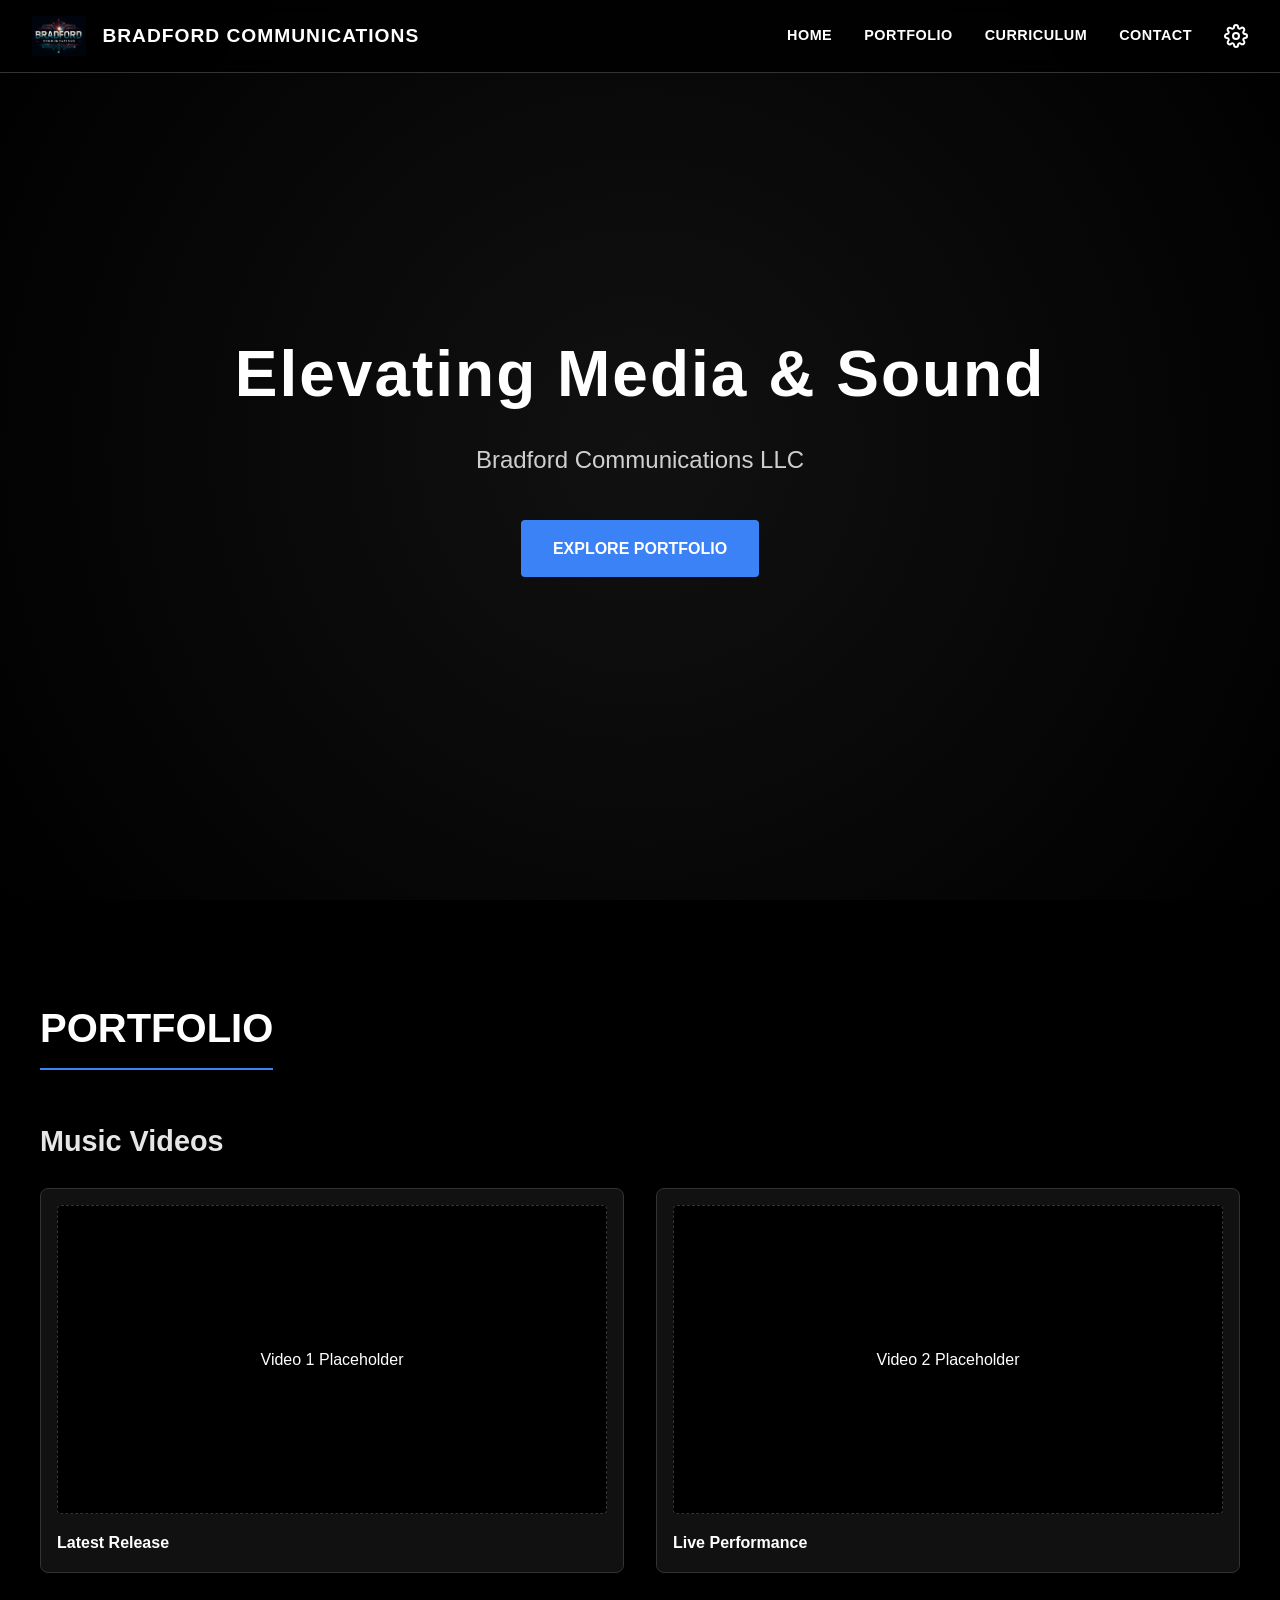
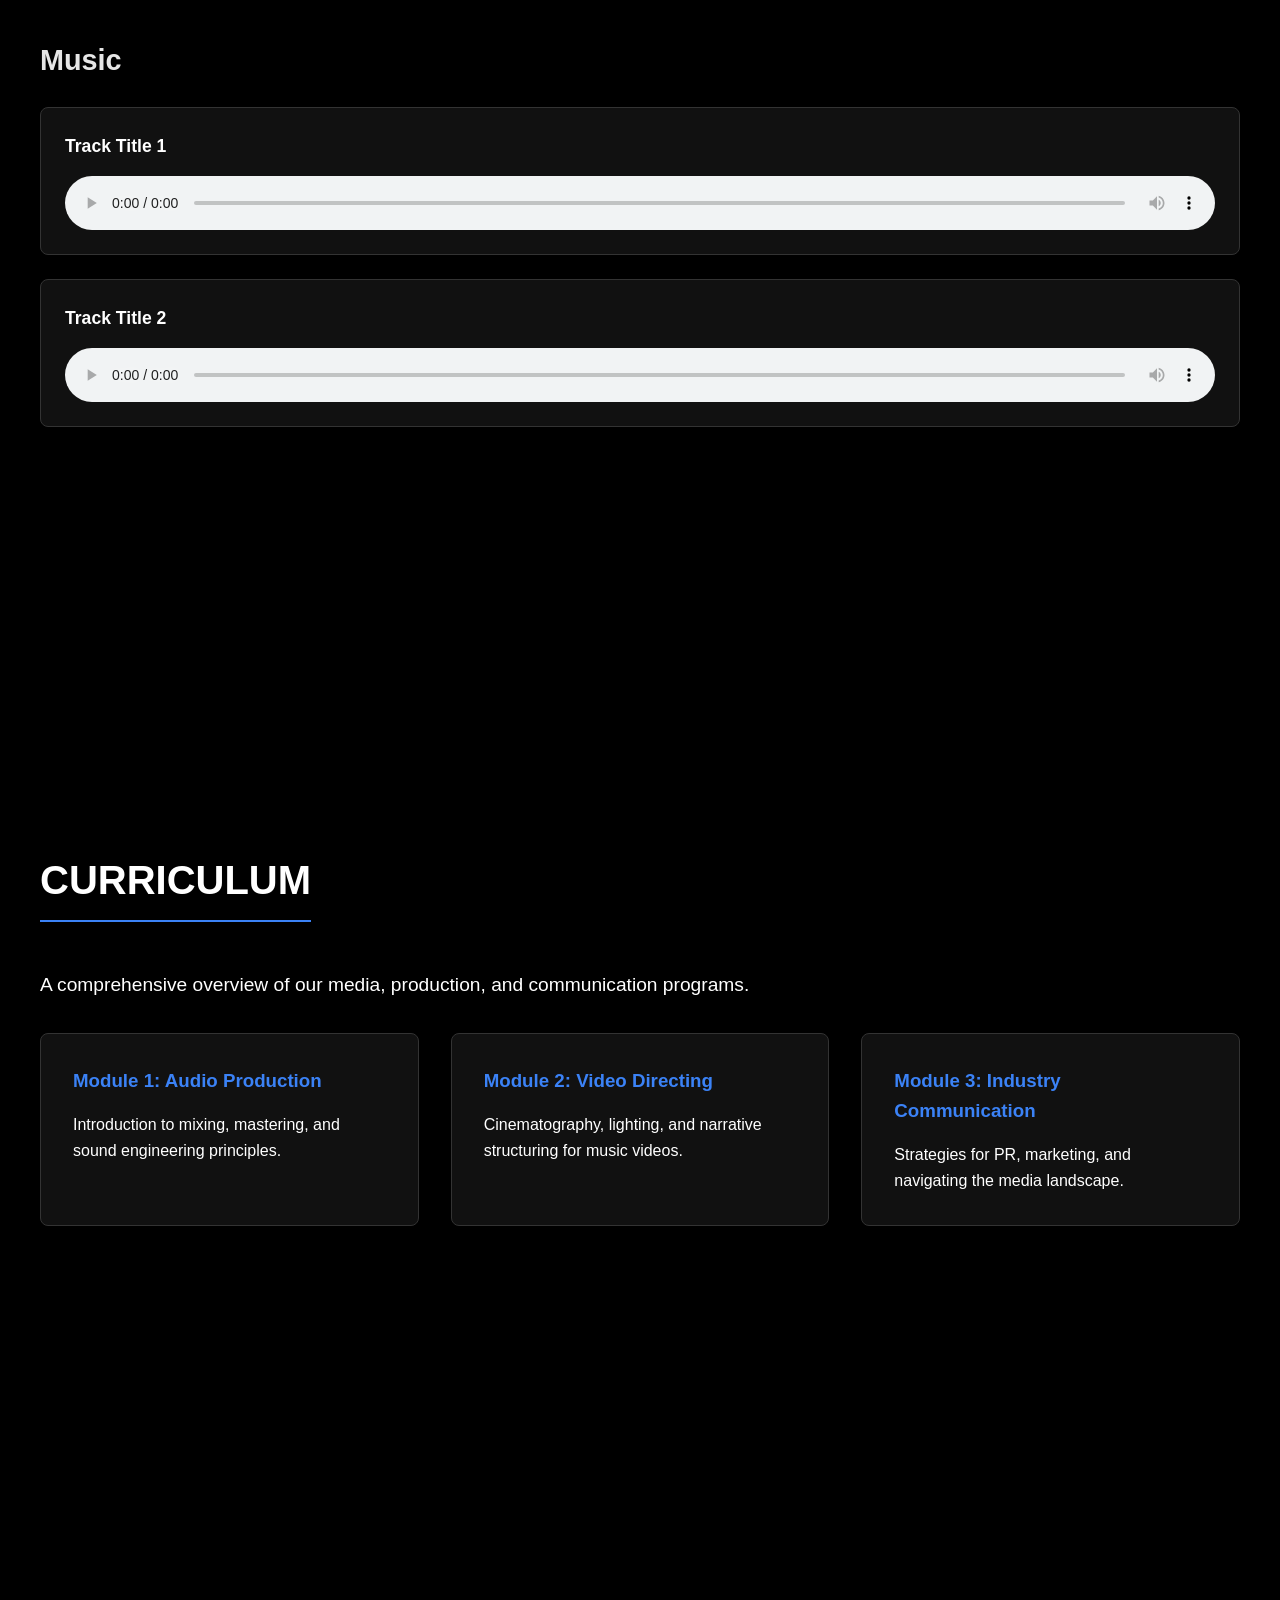
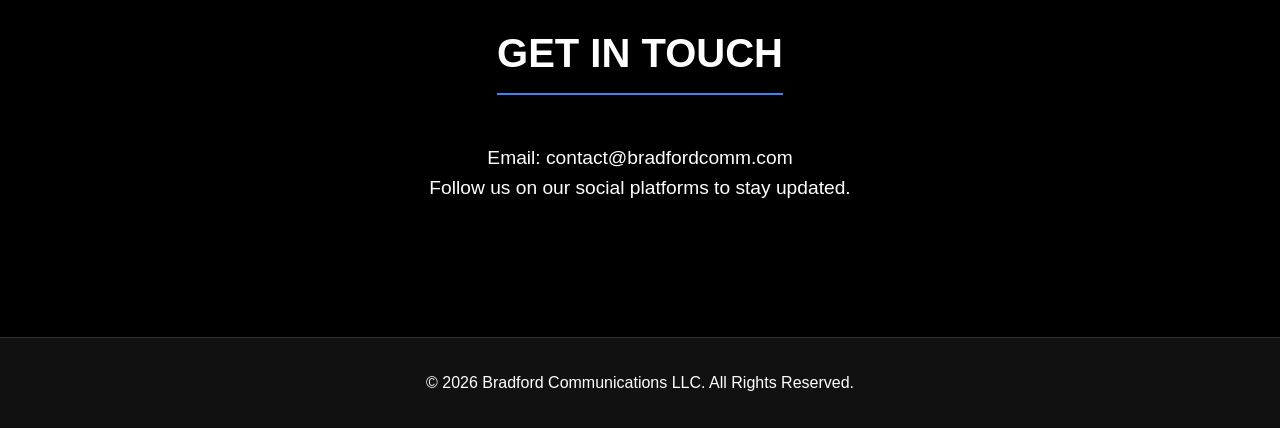
==== index.html @ 6e6a5b65 "Initial commit: Scaffold website" ====
<!DOCTYPE html>
<html lang="en">
<head>
    <meta charset="UTF-8">
    <meta name="viewport" content="width=device-width, initial-scale=1.0">
    <title>Bradford Communications LLC</title>
    <link rel="stylesheet" href="style.css">
</head>
<body>
    <header class="site-header">
        <div class="logo-container">
            <!-- Replace src with actual logo file path once added to assets -->
            <img src="assets/logo.png" alt="Bradford Communications Logo" class="logo" id="site-logo">
            <span class="logo-text">BRADFORD COMMUNICATIONS</span>
        </div>
        <nav class="main-nav">
            <a href="#hero">Home</a>
            <a href="#portfolio">Portfolio</a>
            <a href="#curriculum">Curriculum</a>
            <a href="#contact">Contact</a>
            
            <!-- Settings Gear Icon for Theme Toggle -->
            <button id="theme-toggle" class="theme-toggle-btn" aria-label="Toggle Light/Dark Mode">
                <svg xmlns="http://www.w3.org/2000/svg" width="24" height="24" viewBox="0 0 24 24" fill="none" stroke="currentColor" stroke-width="2" stroke-linecap="round" stroke-linejoin="round" class="feather feather-settings">
                    <circle cx="12" cy="12" r="3"></circle>
                    <path d="M19.4 15a1.65 1.65 0 0 0 .33 1.82l.06.06a2 2 0 0 1 0 2.83 2 2 0 0 1-2.83 0l-.06-.06a1.65 1.65 0 0 0-1.82-.33 1.65 1.65 0 0 0-1 1.51V21a2 2 0 0 1-2 2 2 2 0 0 1-2-2v-.09A1.65 1.65 0 0 0 9 19.4a1.65 1.65 0 0 0-1.82.33l-.06.06a2 2 0 0 1-2.83 0 2 2 0 0 1 0-2.83l.06-.06a1.65 1.65 0 0 0 .33-1.82 1.65 1.65 0 0 0-1.51-1H3a2 2 0 0 1-2-2 2 2 0 0 1 2-2h.09A1.65 1.65 0 0 0 4.6 9a1.65 1.65 0 0 0-.33-1.82l-.06-.06a2 2 0 0 1 0-2.83 2 2 0 0 1 2.83 0l.06.06a1.65 1.65 0 0 0 1.82.33H9a1.65 1.65 0 0 0 1-1.51V3a2 2 0 0 1 2-2 2 2 0 0 1 2 2v.09a1.65 1.65 0 0 0 1 1.51 1.65 1.65 0 0 0 1.82-.33l.06-.06a2 2 0 0 1 2.83 0 2 2 0 0 1 0 2.83l-.06.06a1.65 1.65 0 0 0-.33 1.82V9a1.65 1.65 0 0 0 1.51 1H21a2 2 0 0 1 2 2 2 2 0 0 1-2 2h-.09a1.65 1.65 0 0 0-1.51 1z"></path>
                </svg>
            </button>
        </nav>
    </header>

    <main>
        <!-- Hero Section -->
        <section id="hero" class="hero-section">
            <div class="hero-content">
                <h1 class="hero-title">Elevating Media & Sound</h1>
                <p class="hero-subtitle">Bradford Communications LLC</p>
                <a href="#portfolio" class="cta-button">Explore Portfolio</a>
            </div>
        </section>

        <!-- Portfolio Section -->
        <section id="portfolio" class="portfolio-section">
            <div class="section-container">
                <h2 class="section-title">Portfolio</h2>
                
                <div class="portfolio-grid">
                    <!-- Music Videos -->
                    <div class="portfolio-category">
                        <h3 class="category-title">Music Videos</h3>
                        <div class="video-grid">
                            <div class="media-card">
                                <div class="media-placeholder video-placeholder">
                                    <span>Video 1 Placeholder</span>
                                </div>
                                <h4>Latest Release</h4>
                            </div>
                            <div class="media-card">
                                <div class="media-placeholder video-placeholder">
                                    <span>Video 2 Placeholder</span>
                                </div>
                                <h4>Live Performance</h4>
                            </div>
                        </div>
                    </div>

                    <!-- Music / Audio -->
                    <div class="portfolio-category">
                        <h3 class="category-title">Music</h3>
                        <div class="audio-list">
                            <div class="audio-track">
                                <div class="track-info">
                                    <span class="track-name">Track Title 1</span>
                                </div>
                                <audio controls>
                                    <!-- <source src="assets/audio1.mp3" type="audio/mpeg"> -->
                                    Your browser does not support the audio element.
                                </audio>
                            </div>
                            <div class="audio-track">
                                <div class="track-info">
                                    <span class="track-name">Track Title 2</span>
                                </div>
                                <audio controls>
                                    <!-- <source src="assets/audio2.mp3" type="audio/mpeg"> -->
                                    Your browser does not support the audio element.
                                </audio>
                            </div>
                        </div>
                    </div>
                </div>
            </div>
        </section>

        <!-- Curriculum Section -->
        <section id="curriculum" class="curriculum-section">
            <div class="section-container">
                <h2 class="section-title">Curriculum</h2>
                <div class="curriculum-content">
                    <p class="curriculum-intro">
                        A comprehensive overview of our media, production, and communication programs.
                    </p>
                    <div class="module-list">
                        <div class="module-card">
                            <h3>Module 1: Audio Production</h3>
                            <p>Introduction to mixing, mastering, and sound engineering principles.</p>
                        </div>
                        <div class="module-card">
                            <h3>Module 2: Video Directing</h3>
                            <p>Cinematography, lighting, and narrative structuring for music videos.</p>
                        </div>
                        <div class="module-card">
                            <h3>Module 3: Industry Communication</h3>
                            <p>Strategies for PR, marketing, and navigating the media landscape.</p>
                        </div>
                    </div>
                </div>
            </div>
        </section>

        <!-- Contact Section -->
        <section id="contact" class="contact-section">
            <div class="section-container">
                <h2 class="section-title">Get In Touch</h2>
                <div class="contact-info">
                    <p>Email: contact@bradfordcomm.com</p>
                    <p>Follow us on our social platforms to stay updated.</p>
                </div>
            </div>
        </section>
    </main>

    <footer class="site-footer">
        <p>&copy; 2026 Bradford Communications LLC. All Rights Reserved.</p>
    </footer>

    <script src="script.js"></script>
</body>
</html>
---- style.css ----
/* Base Variables & Theme (Dark by Default) */
:root {
    --bg-color: #000000;
    --text-color: #ffffff;
    --primary-color: #3b82f6;
    --nav-bg: rgba(0, 0, 0, 0.8);
    --card-bg: #111111;
    --border-color: #333333;
    --transition-speed: 0.3s;
}

/* Light Theme Overrides */
body.light-mode {
    --bg-color: #ffffff;
    --text-color: #000000;
    --nav-bg: rgba(255, 255, 255, 0.9);
    --card-bg: #f5f5f5;
    --border-color: #e5e5e5;
}

/* Global Reset & Base Styles */
* {
    margin: 0;
    padding: 0;
    box-sizing: border-box;
}

body {
    font-family: Arial, Helvetica, sans-serif;
    background-color: var(--bg-color);
    color: var(--text-color);
    line-height: 1.6;
    transition: background-color var(--transition-speed), color var(--transition-speed);
}

a {
    color: var(--text-color);
    text-decoration: none;
    transition: color 0.2s;
}

a:hover {
    color: var(--primary-color);
}

/* Header & Navigation */
.site-header {
    position: fixed;
    top: 0;
    width: 100%;
    display: flex;
    justify-content: space-between;
    align-items: center;
    padding: 1rem 2rem;
    background-color: var(--nav-bg);
    backdrop-filter: blur(10px);
    z-index: 1000;
    border-bottom: 1px solid var(--border-color);
}

.logo-container {
    display: flex;
    align-items: center;
    gap: 1rem;
}

.logo {
    height: 40px;
    width: auto;
}

.logo-text {
    font-weight: bold;
    font-size: 1.2rem;
    letter-spacing: 1px;
}

.main-nav {
    display: flex;
    align-items: center;
    gap: 2rem;
}

.main-nav a {
    font-size: 0.9rem;
    font-weight: bold;
    text-transform: uppercase;
    letter-spacing: 0.5px;
}

.theme-toggle-btn {
    background: none;
    border: none;
    color: var(--text-color);
    cursor: pointer;
    display: flex;
    align-items: center;
    justify-content: center;
    transition: transform 0.3s;
}

.theme-toggle-btn:hover {
    transform: rotate(90deg);
}

/* Sections */
section {
    padding: 6rem 2rem;
    min-height: 100vh;
    display: flex;
    flex-direction: column;
    justify-content: center;
}

.section-container {
    max-width: 1200px;
    margin: 0 auto;
    width: 100%;
}

.section-title {
    font-size: 2.5rem;
    margin-bottom: 3rem;
    text-transform: uppercase;
    border-bottom: 2px solid var(--primary-color);
    display: inline-block;
    padding-bottom: 0.5rem;
}

/* Hero Section */
.hero-section {
    align-items: center;
    text-align: center;
    background: radial-gradient(circle at center, var(--card-bg) 0%, var(--bg-color) 100%);
}

.hero-title {
    font-size: 4rem;
    margin-bottom: 1rem;
    letter-spacing: 2px;
}

.hero-subtitle {
    font-size: 1.5rem;
    margin-bottom: 2.5rem;
    opacity: 0.8;
}

.cta-button {
    display: inline-block;
    padding: 1rem 2rem;
    background-color: var(--primary-color);
    color: #ffffff; /* Always white text on primary button */
    font-weight: bold;
    border-radius: 4px;
    text-transform: uppercase;
    transition: background-color 0.2s, transform 0.2s;
}

.cta-button:hover {
    background-color: #2563eb;
    transform: translateY(-2px);
    color: #ffffff;
}

/* Portfolio Section */
.portfolio-category {
    margin-bottom: 4rem;
}

.category-title {
    font-size: 1.8rem;
    margin-bottom: 1.5rem;
    opacity: 0.9;
}

.video-grid {
    display: grid;
    grid-template-columns: repeat(auto-fit, minmax(300px, 1fr));
    gap: 2rem;
}

.media-card {
    background-color: var(--card-bg);
    border: 1px solid var(--border-color);
    border-radius: 8px;
    padding: 1rem;
    transition: transform 0.3s;
}

.media-card:hover {
    transform: translateY(-5px);
}

.media-placeholder {
    width: 100%;
    aspect-ratio: 16 / 9;
    background-color: var(--bg-color);
    display: flex;
    align-items: center;
    justify-content: center;
    border-radius: 4px;
    margin-bottom: 1rem;
    border: 1px dashed var(--border-color);
}

.audio-list {
    display: flex;
    flex-direction: column;
    gap: 1.5rem;
}

.audio-track {
    background-color: var(--card-bg);
    padding: 1.5rem;
    border-radius: 8px;
    border: 1px solid var(--border-color);
    display: flex;
    flex-direction: column;
    gap: 1rem;
}

.track-name {
    font-weight: bold;
    font-size: 1.1rem;
}

/* Audio Player Dark Mode Fallback Styling */
audio {
    width: 100%;
    outline: none;
}

/* Curriculum Section */
.curriculum-intro {
    font-size: 1.2rem;
    margin-bottom: 2rem;
    max-width: 800px;
}

.module-list {
    display: grid;
    grid-template-columns: repeat(auto-fit, minmax(250px, 1fr));
    gap: 2rem;
}

.module-card {
    background-color: var(--card-bg);
    padding: 2rem;
    border-radius: 8px;
    border: 1px solid var(--border-color);
    transition: box-shadow 0.3s;
}

.module-card:hover {
    box-shadow: 0 10px 20px rgba(0,0,0,0.2);
}

.module-card h3 {
    margin-bottom: 1rem;
    color: var(--primary-color);
}

/* Contact / Footer */
.contact-section {
    min-height: 50vh;
    text-align: center;
}

.contact-info {
    font-size: 1.2rem;
}

.site-footer {
    text-align: center;
    padding: 2rem;
    background-color: var(--card-bg);
    border-top: 1px solid var(--border-color);
}

/* Responsive */
@media (max-width: 768px) {
    .main-nav {
        display: none; /* In a real app, add a hamburger menu here */
    }
    .hero-title {
        font-size: 2.5rem;
    }
    .logo-text {
        display: none;
    }
}
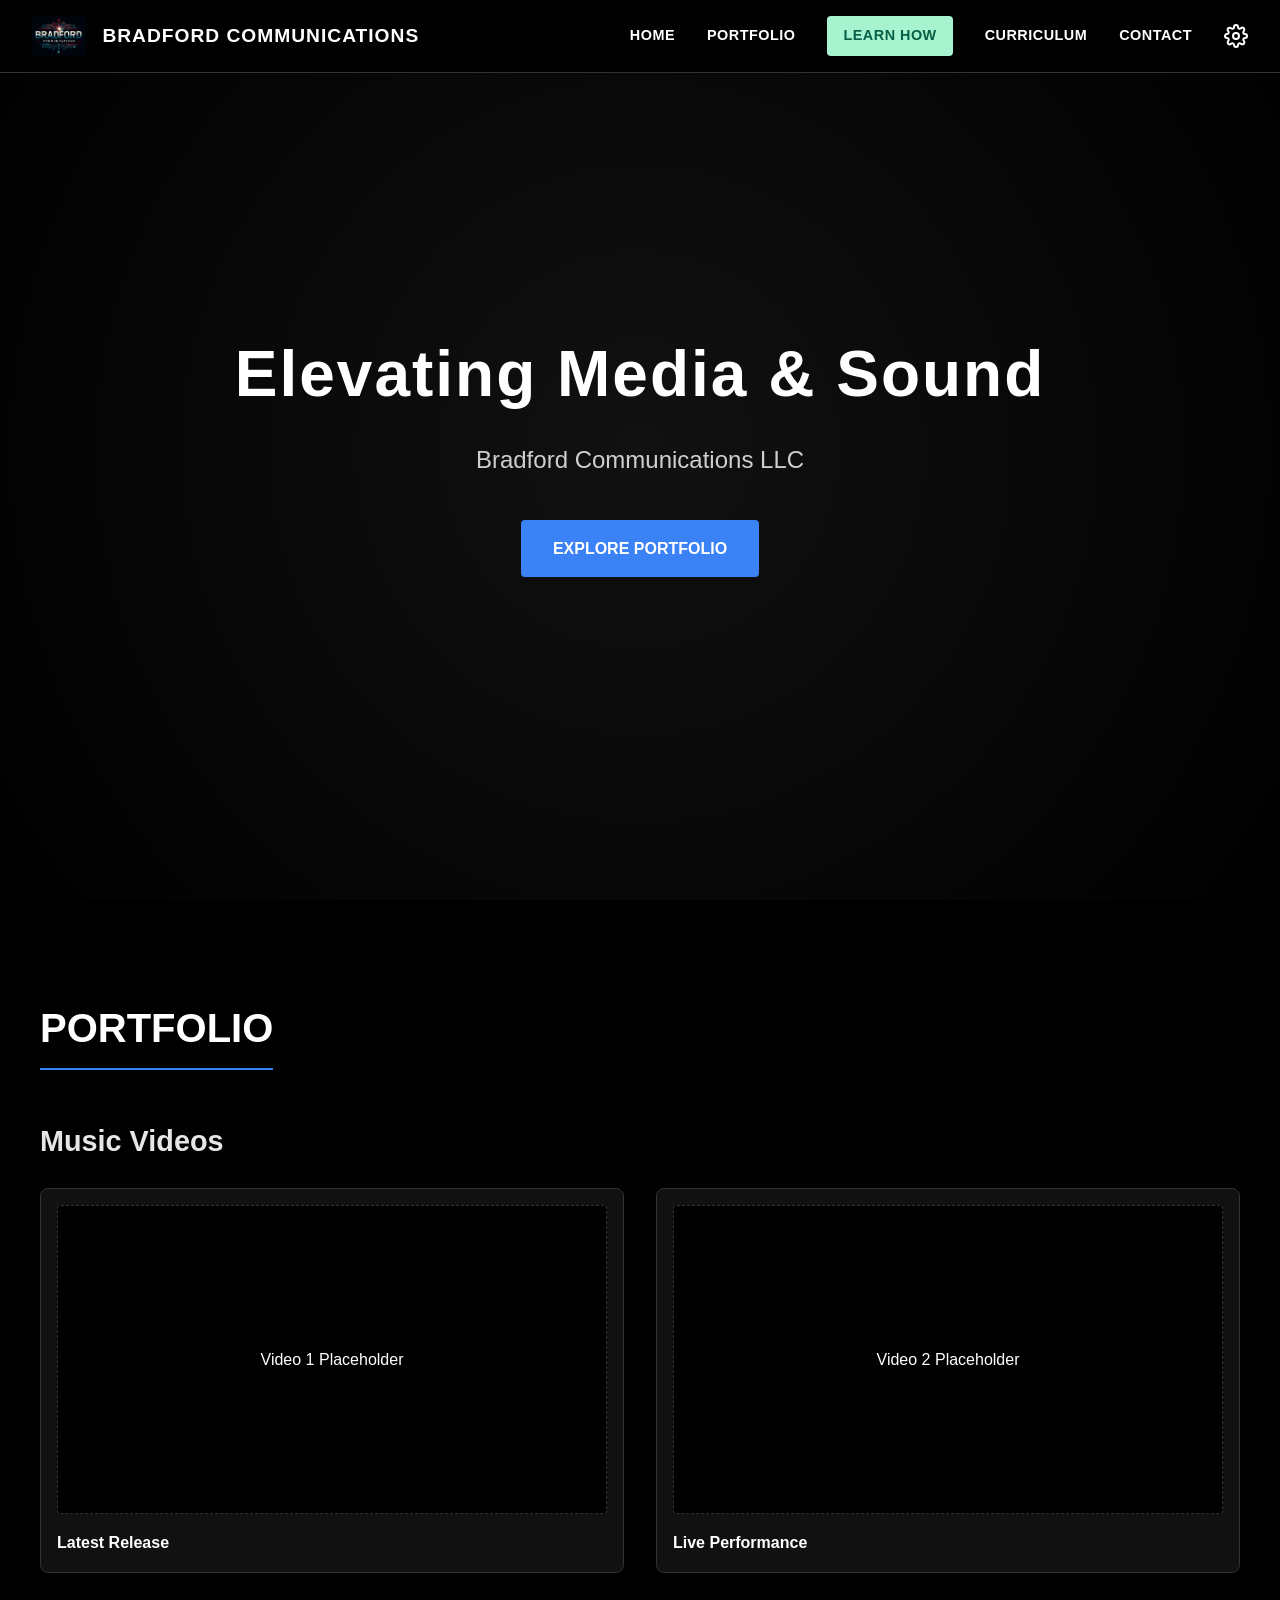
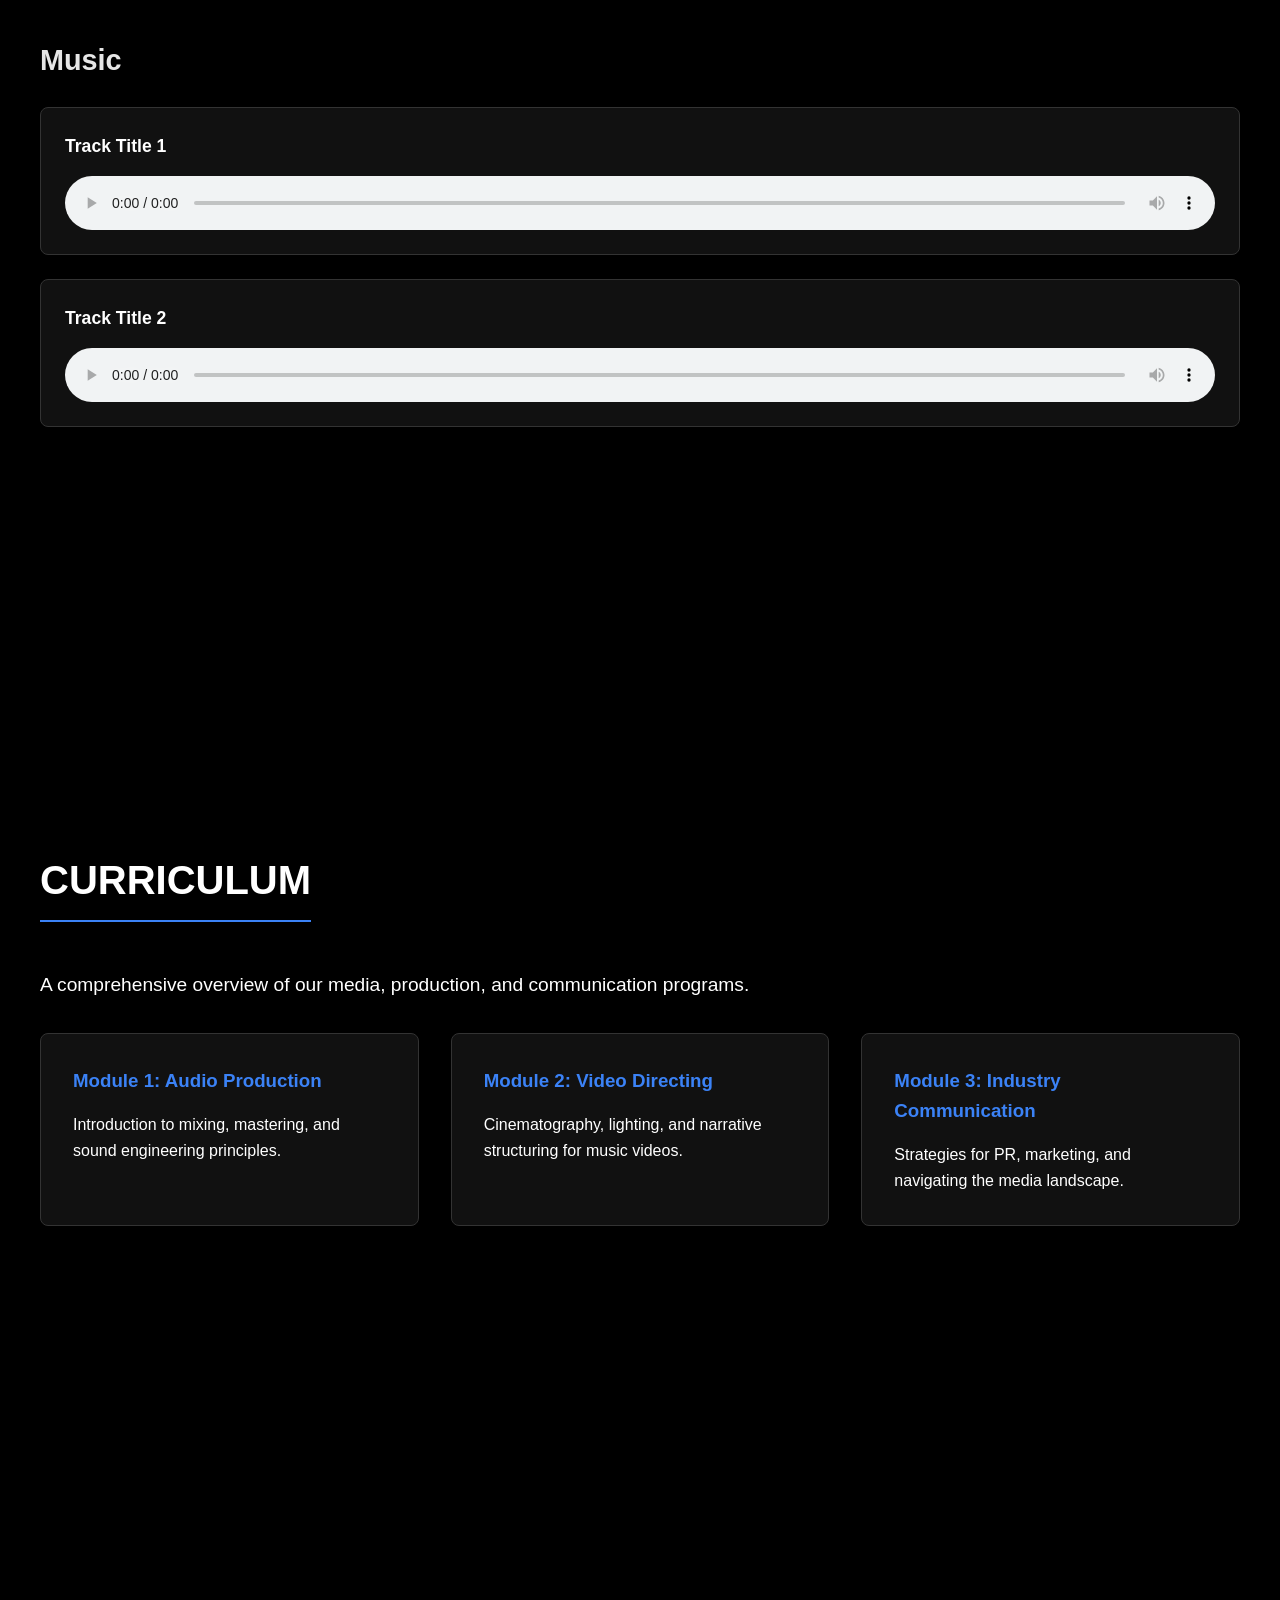
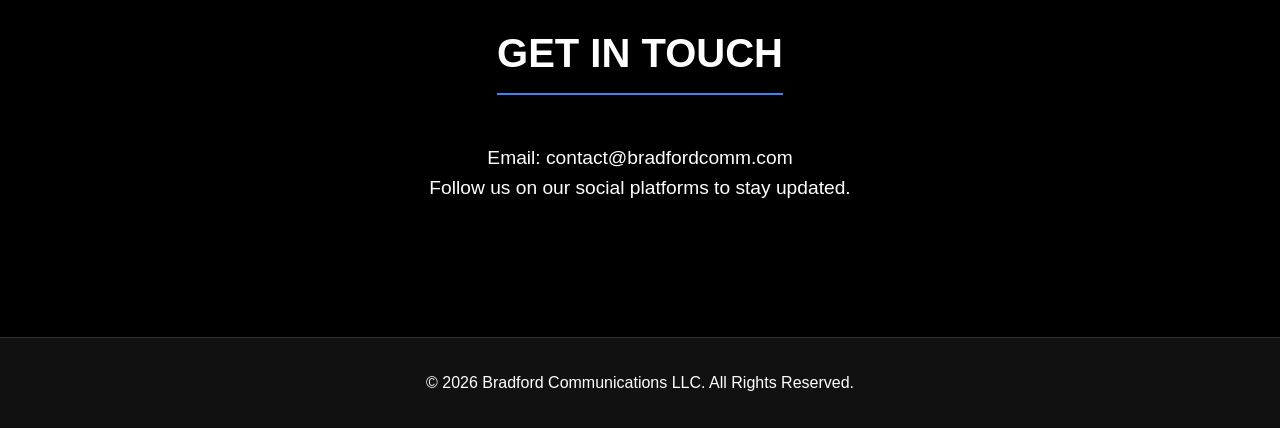
==== commit 601e082d: "Add Learn How button to navigation" ====
--- a/index.html
+++ b/index.html
@@ -16,6 +16,7 @@
         <nav class="main-nav">
             <a href="#hero">Home</a>
             <a href="#portfolio">Portfolio</a>
+            <a href="#learn-how" class="nav-btn-green">Learn How</a>
             <a href="#curriculum">Curriculum</a>
             <a href="#contact">Contact</a>
             
--- a/style.css
+++ b/style.css
@@ -86,6 +86,20 @@
     font-weight: bold;
     text-transform: uppercase;
     letter-spacing: 0.5px;
+}
+
+.main-nav a.nav-btn-green {
+    background-color: #a7f3d0; /* Light green */
+    color: #065f46; /* Dark green for contrast */
+    padding: 0.5rem 1rem;
+    border-radius: 4px;
+    transition: background-color 0.2s, transform 0.2s;
+}
+
+.main-nav a.nav-btn-green:hover {
+    background-color: #6ee7b7;
+    color: #064e3b;
+    transform: translateY(-2px);
 }
 
 .theme-toggle-btn {
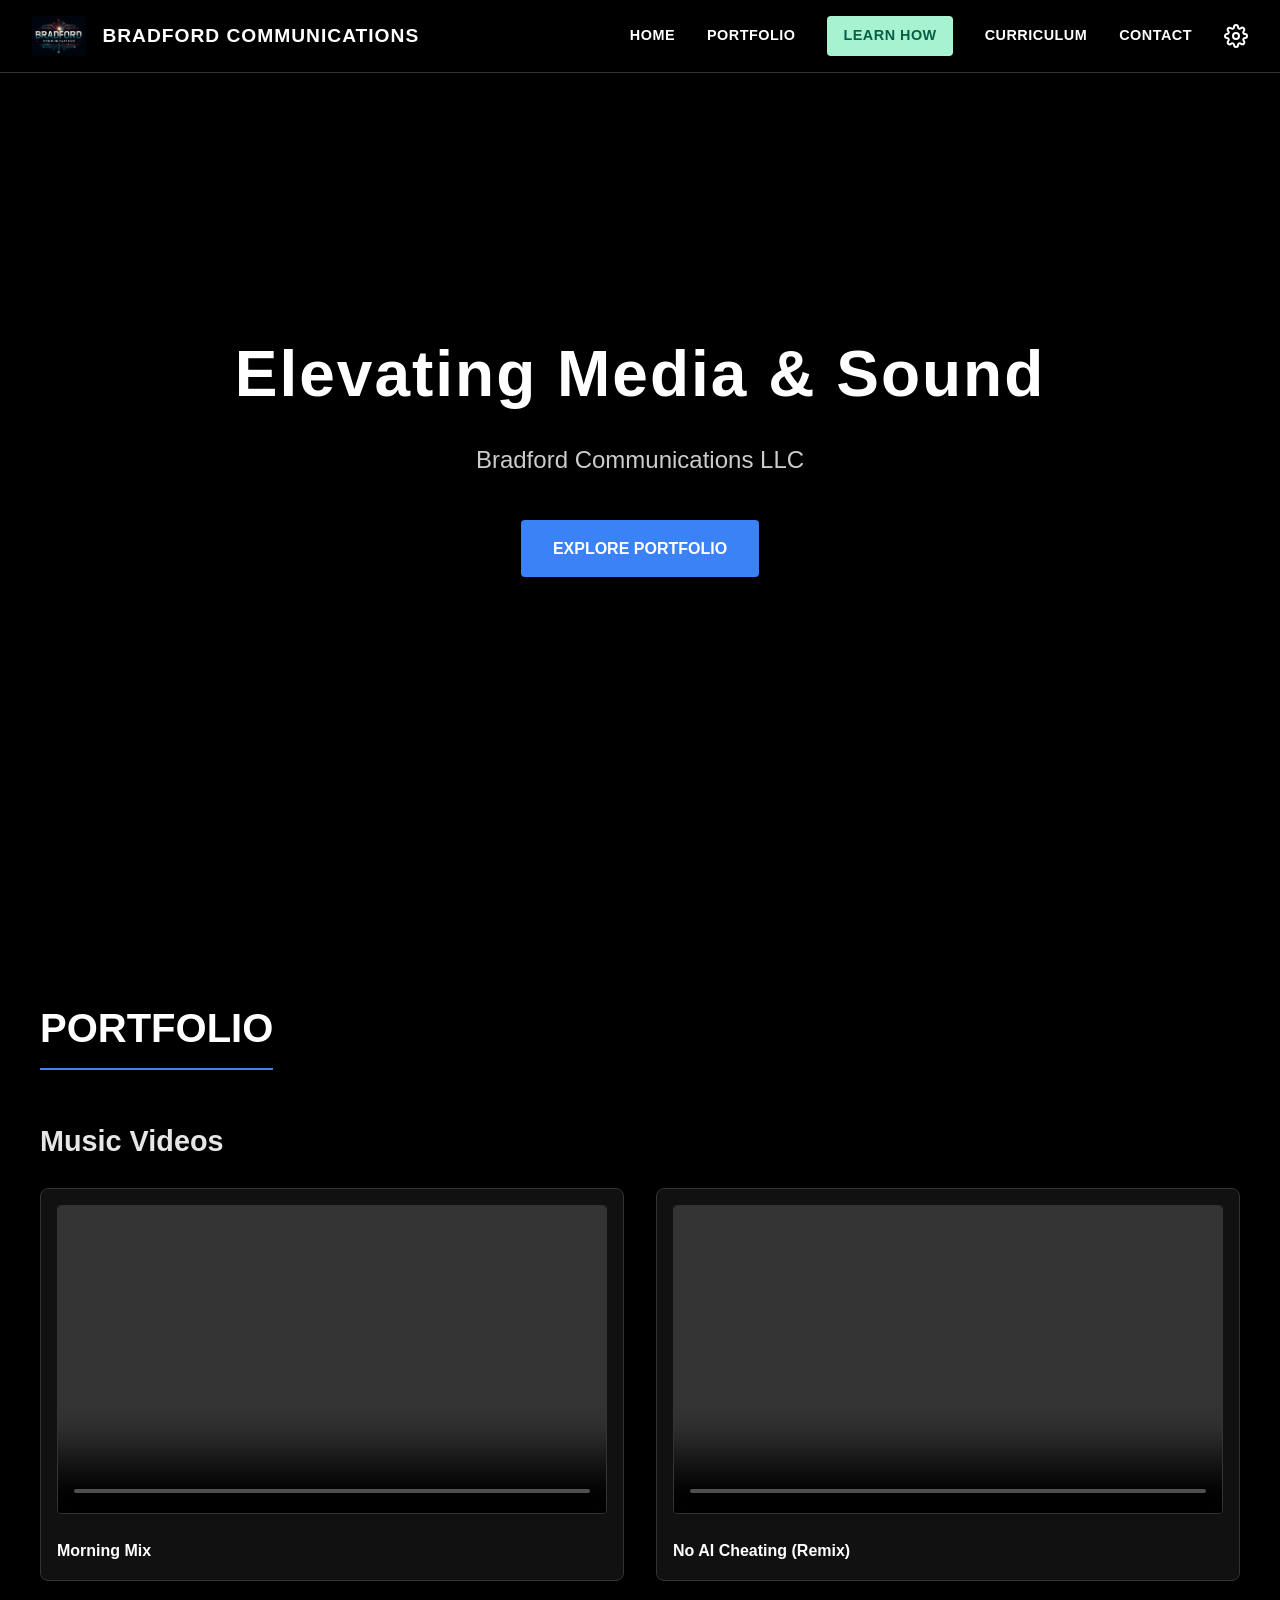
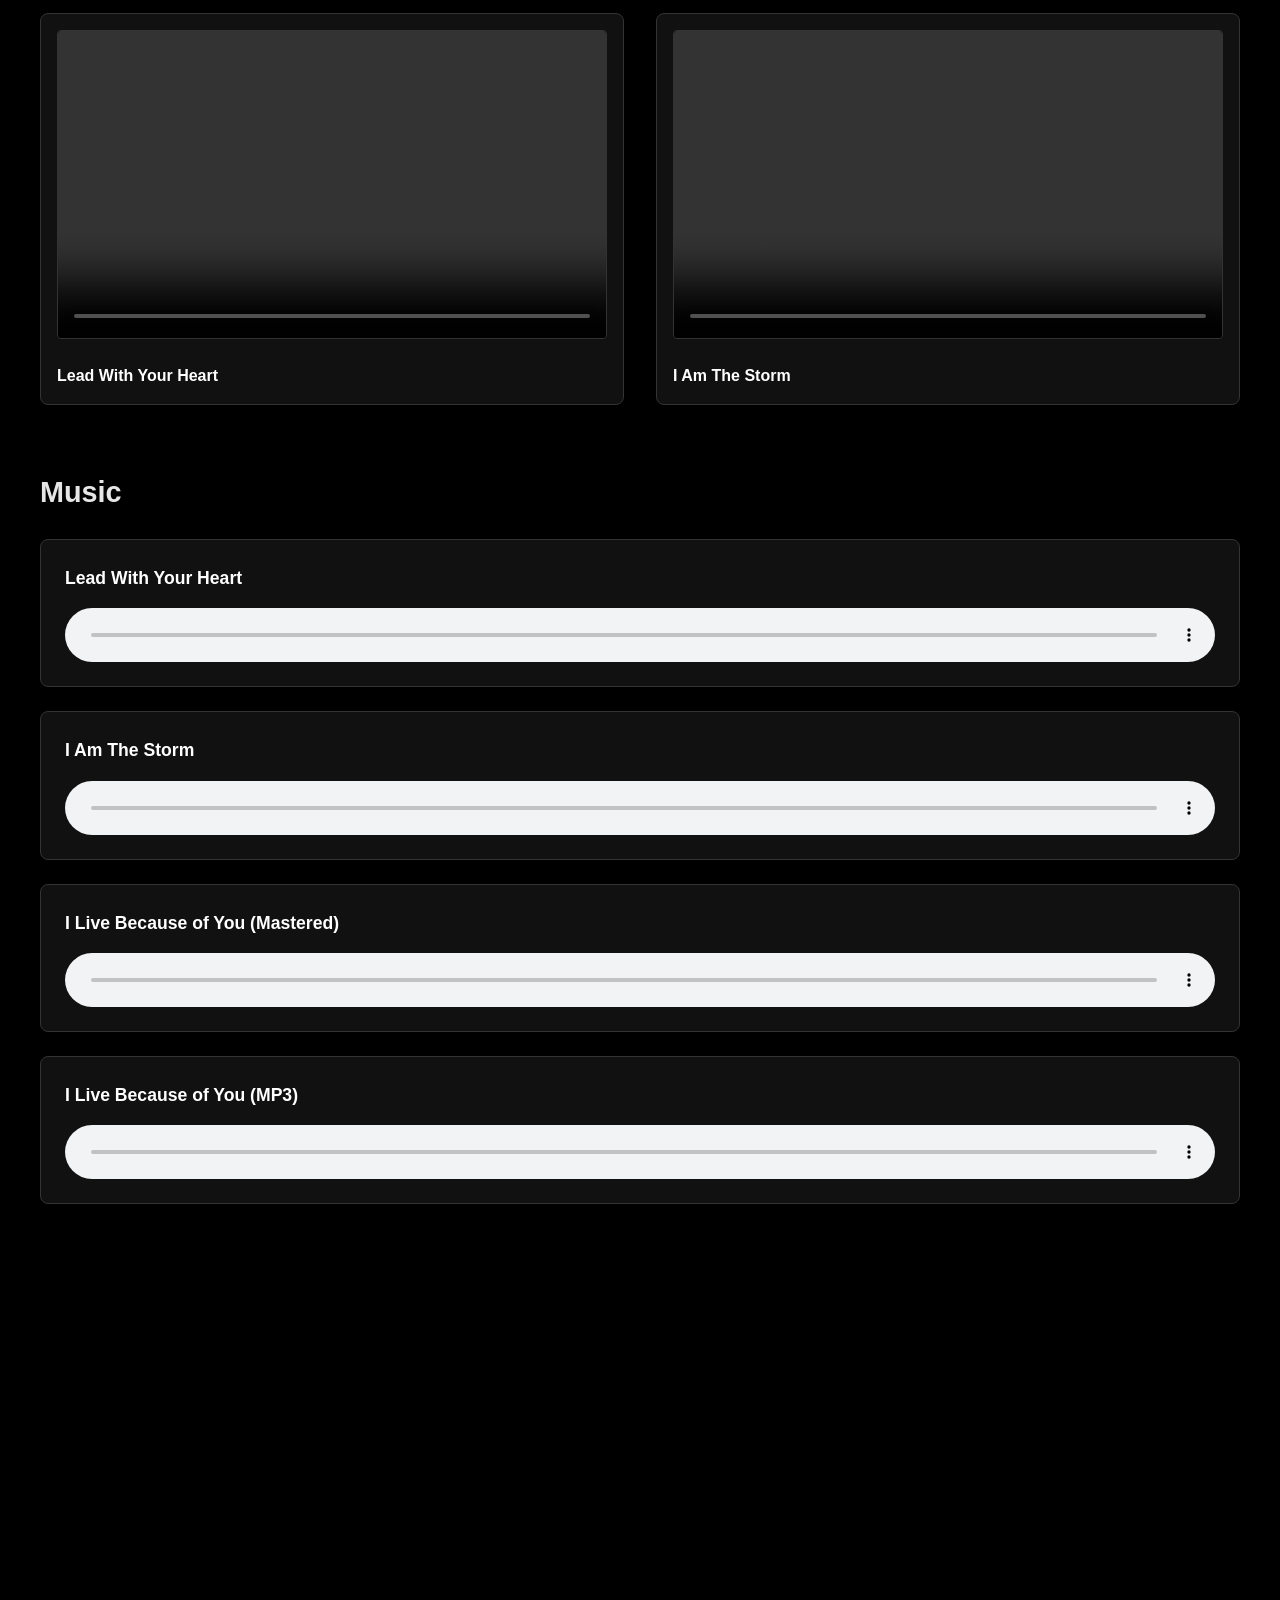
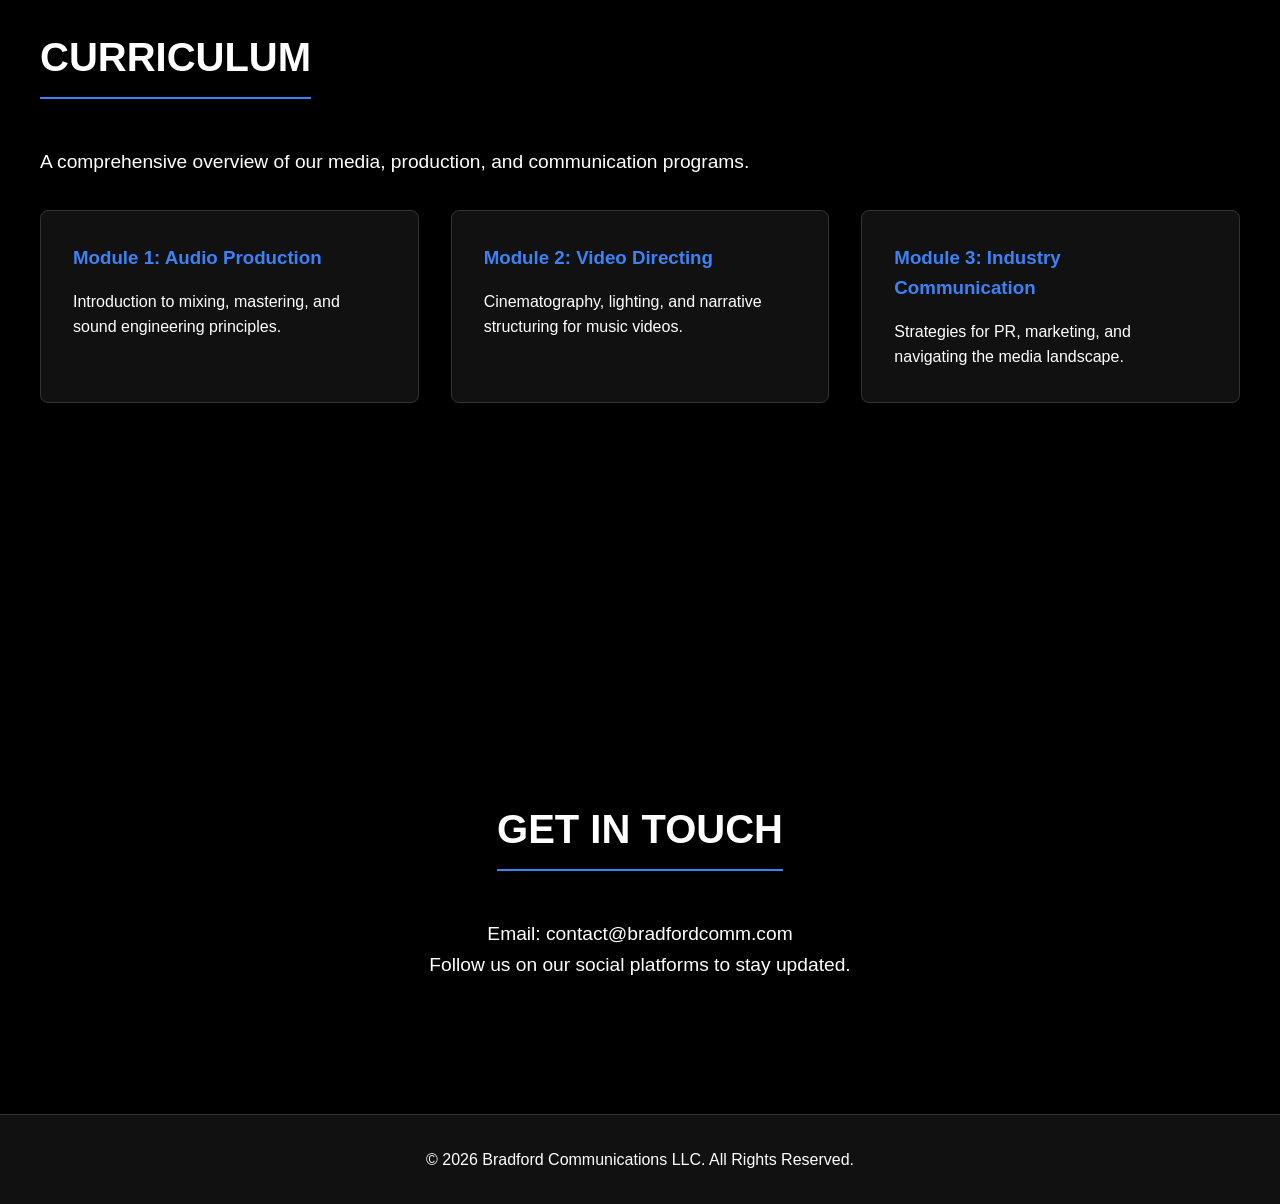
==== commit 7c793a0c: "Update site with AI media logic and favicon (ignoring raw large files)" ====
--- a/index.html
+++ b/index.html
@@ -5,6 +5,7 @@
     <meta name="viewport" content="width=device-width, initial-scale=1.0">
     <title>Bradford Communications LLC</title>
     <link rel="stylesheet" href="style.css">
+    <link rel="icon" type="image/png" href="assets/logo.png">
 </head>
 <body>
     <header class="site-header">
@@ -33,6 +34,9 @@
     <main>
         <!-- Hero Section -->
         <section id="hero" class="hero-section">
+            <video id="bg-video-1" class="hero-bg-video" autoplay loop muted playsinline></video>
+            <video id="bg-video-2" class="hero-bg-video hero-bg-hidden" autoplay loop muted playsinline></video>
+            <div class="hero-overlay"></div>
             <div class="hero-content">
                 <h1 class="hero-title">Elevating Media & Sound</h1>
                 <p class="hero-subtitle">Bradford Communications LLC</p>
@@ -49,18 +53,22 @@
                     <!-- Music Videos -->
                     <div class="portfolio-category">
                         <h3 class="category-title">Music Videos</h3>
-                        <div class="video-grid">
+                        <div class="video-grid quadrant-grid">
                             <div class="media-card">
-                                <div class="media-placeholder video-placeholder">
-                                    <span>Video 1 Placeholder</span>
-                                </div>
-                                <h4>Latest Release</h4>
+                                <video src="AI Videos/072 - Morning Mix.mp4" controls preload="metadata"></video>
+                                <h4>Morning Mix</h4>
                             </div>
                             <div class="media-card">
-                                <div class="media-placeholder video-placeholder">
-                                    <span>Video 2 Placeholder</span>
-                                </div>
-                                <h4>Live Performance</h4>
+                                <video src="AI Videos/074 No AI Cheating (Remix).mp4" controls preload="metadata"></video>
+                                <h4>No AI Cheating (Remix)</h4>
+                            </div>
+                            <div class="media-card">
+                                <video src="AI Videos/075 02 Lead With Your Heart - Taani.mp4" controls preload="metadata"></video>
+                                <h4>Lead With Your Heart</h4>
+                            </div>
+                            <div class="media-card">
+                                <video src="AI Videos/33 I Am The Storm - Track 077.mp4" controls preload="metadata"></video>
+                                <h4>I Am The Storm</h4>
                             </div>
                         </div>
                     </div>
@@ -68,22 +76,40 @@
                     <!-- Music / Audio -->
                     <div class="portfolio-category">
                         <h3 class="category-title">Music</h3>
-                        <div class="audio-list">
+                        <div class="audio-list quadrant-grid">
                             <div class="audio-track">
                                 <div class="track-info">
-                                    <span class="track-name">Track Title 1</span>
+                                    <span class="track-name">Lead With Your Heart</span>
                                 </div>
                                 <audio controls>
-                                    <!-- <source src="assets/audio1.mp3" type="audio/mpeg"> -->
+                                    <source src="AI Music/075_Lead With Your Heart 00.wav" type="audio/wav">
                                     Your browser does not support the audio element.
                                 </audio>
                             </div>
                             <div class="audio-track">
                                 <div class="track-info">
-                                    <span class="track-name">Track Title 2</span>
+                                    <span class="track-name">I Am The Storm</span>
                                 </div>
                                 <audio controls>
-                                    <!-- <source src="assets/audio2.mp3" type="audio/mpeg"> -->
+                                    <source src="AI Music/077 I Am The Storm.wav" type="audio/wav">
+                                    Your browser does not support the audio element.
+                                </audio>
+                            </div>
+                            <div class="audio-track">
+                                <div class="track-info">
+                                    <span class="track-name">I Live Because of You (Mastered)</span>
+                                </div>
+                                <audio controls>
+                                    <source src="AI Music/I Live Because of You - Distrokid Mastered.wav" type="audio/wav">
+                                    Your browser does not support the audio element.
+                                </audio>
+                            </div>
+                            <div class="audio-track">
+                                <div class="track-info">
+                                    <span class="track-name">I Live Because of You (MP3)</span>
+                                </div>
+                                <audio controls>
+                                    <source src="AI Music/I Live Because of You.mp3" type="audio/mpeg">
                                     Your browser does not support the audio element.
                                 </audio>
                             </div>
--- a/style.css
+++ b/style.css
@@ -143,9 +143,43 @@
 
 /* Hero Section */
 .hero-section {
+    position: relative;
     align-items: center;
     text-align: center;
-    background: radial-gradient(circle at center, var(--card-bg) 0%, var(--bg-color) 100%);
+    overflow: hidden;
+}
+
+.hero-bg-video {
+    position: absolute;
+    top: 50%;
+    left: 50%;
+    min-width: 100%;
+    min-height: 100%;
+    width: auto;
+    height: auto;
+    transform: translateX(-50%) translateY(-50%);
+    z-index: -2;
+    transition: opacity 1s ease-in-out;
+    opacity: 1;
+}
+
+.hero-bg-hidden {
+    opacity: 0;
+}
+
+.hero-overlay {
+    position: absolute;
+    top: 0;
+    left: 0;
+    width: 100%;
+    height: 100%;
+    background-color: rgba(0, 0, 0, 0.6);
+    z-index: -1;
+}
+
+.hero-content {
+    position: relative;
+    z-index: 1;
 }
 
 .hero-title {
@@ -194,12 +228,28 @@
     gap: 2rem;
 }
 
+.quadrant-grid {
+    display: grid;
+    grid-template-columns: 1fr 1fr;
+    gap: 2rem;
+}
+
 .media-card {
     background-color: var(--card-bg);
     border: 1px solid var(--border-color);
     border-radius: 8px;
     padding: 1rem;
     transition: transform 0.3s;
+}
+
+.media-card video {
+    width: 100%;
+    aspect-ratio: 16/9;
+    object-fit: cover;
+    border-radius: 4px;
+    margin-bottom: 1rem;
+    border: 1px solid var(--border-color);
+    background-color: #000;
 }
 
 .media-card:hover {
@@ -303,4 +353,7 @@
     .logo-text {
         display: none;
     }
-}
+    .quadrant-grid {
+        grid-template-columns: 1fr;
+    }
+}
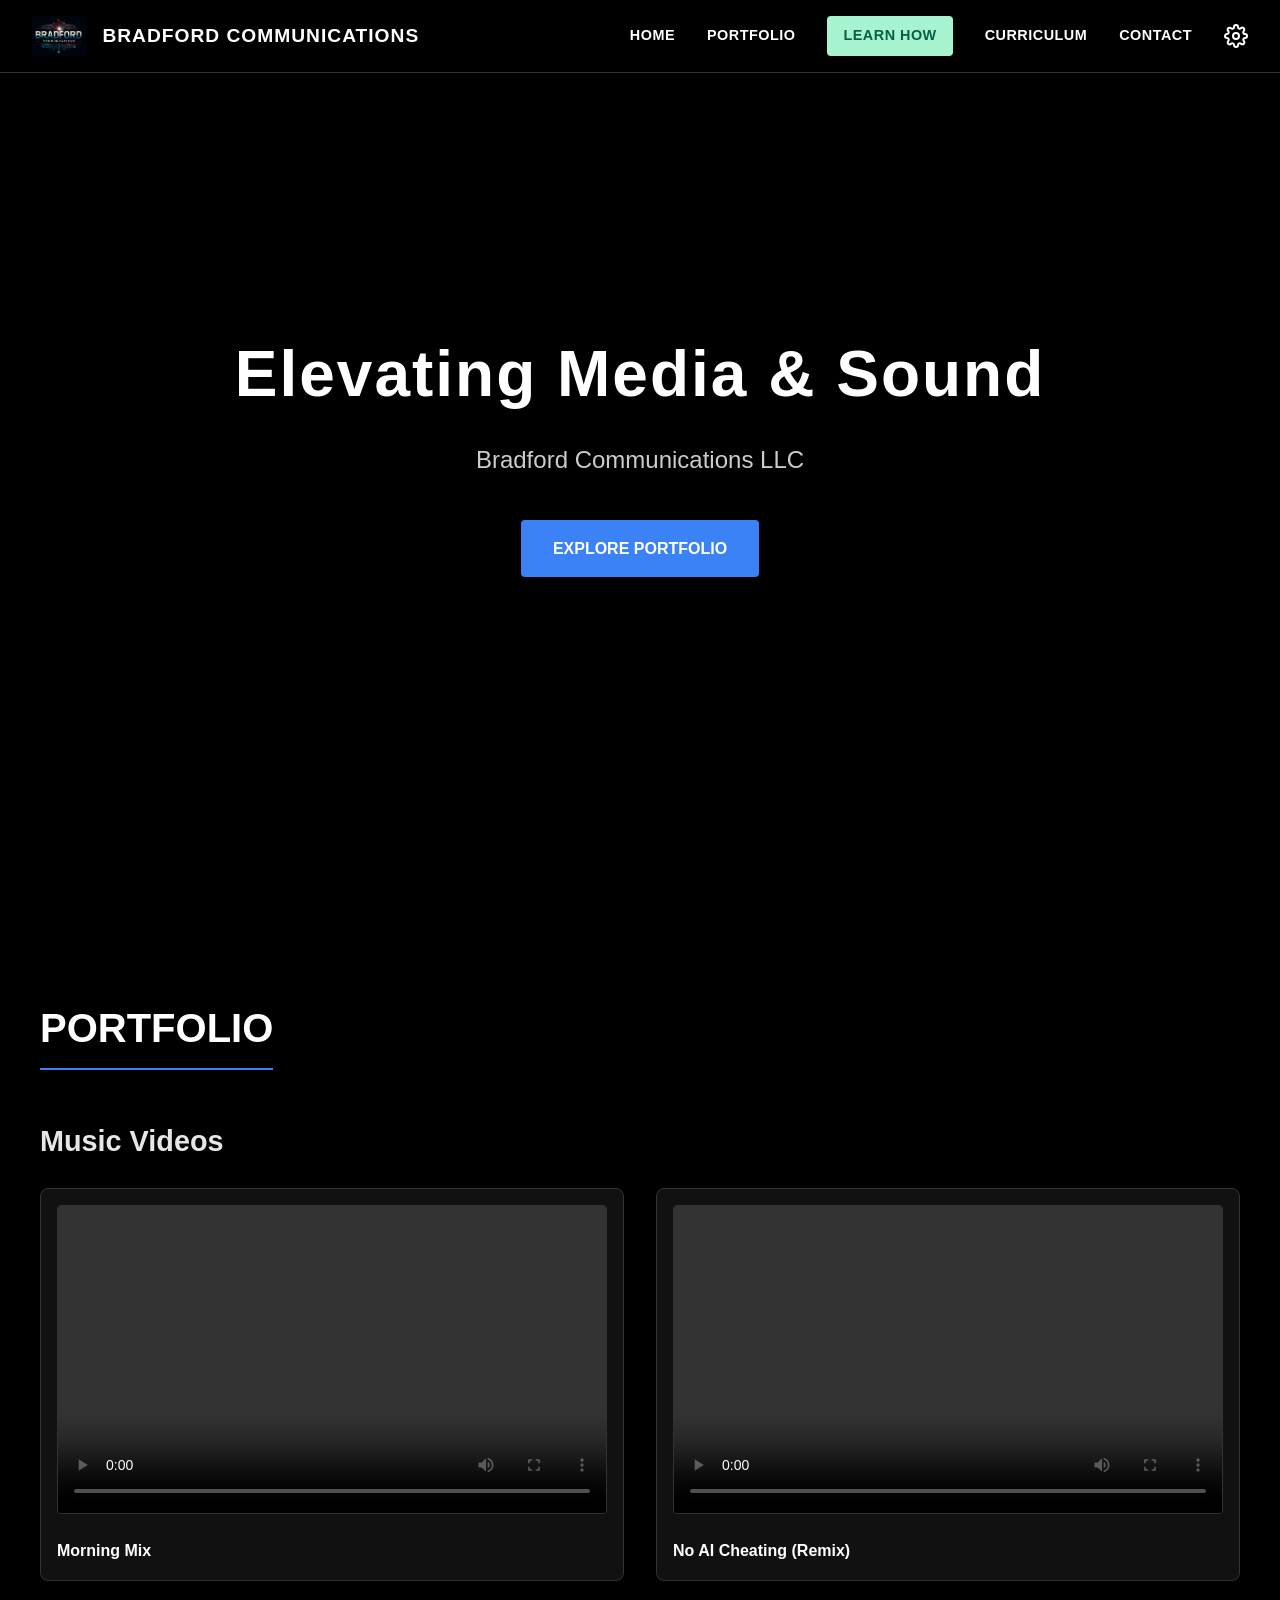
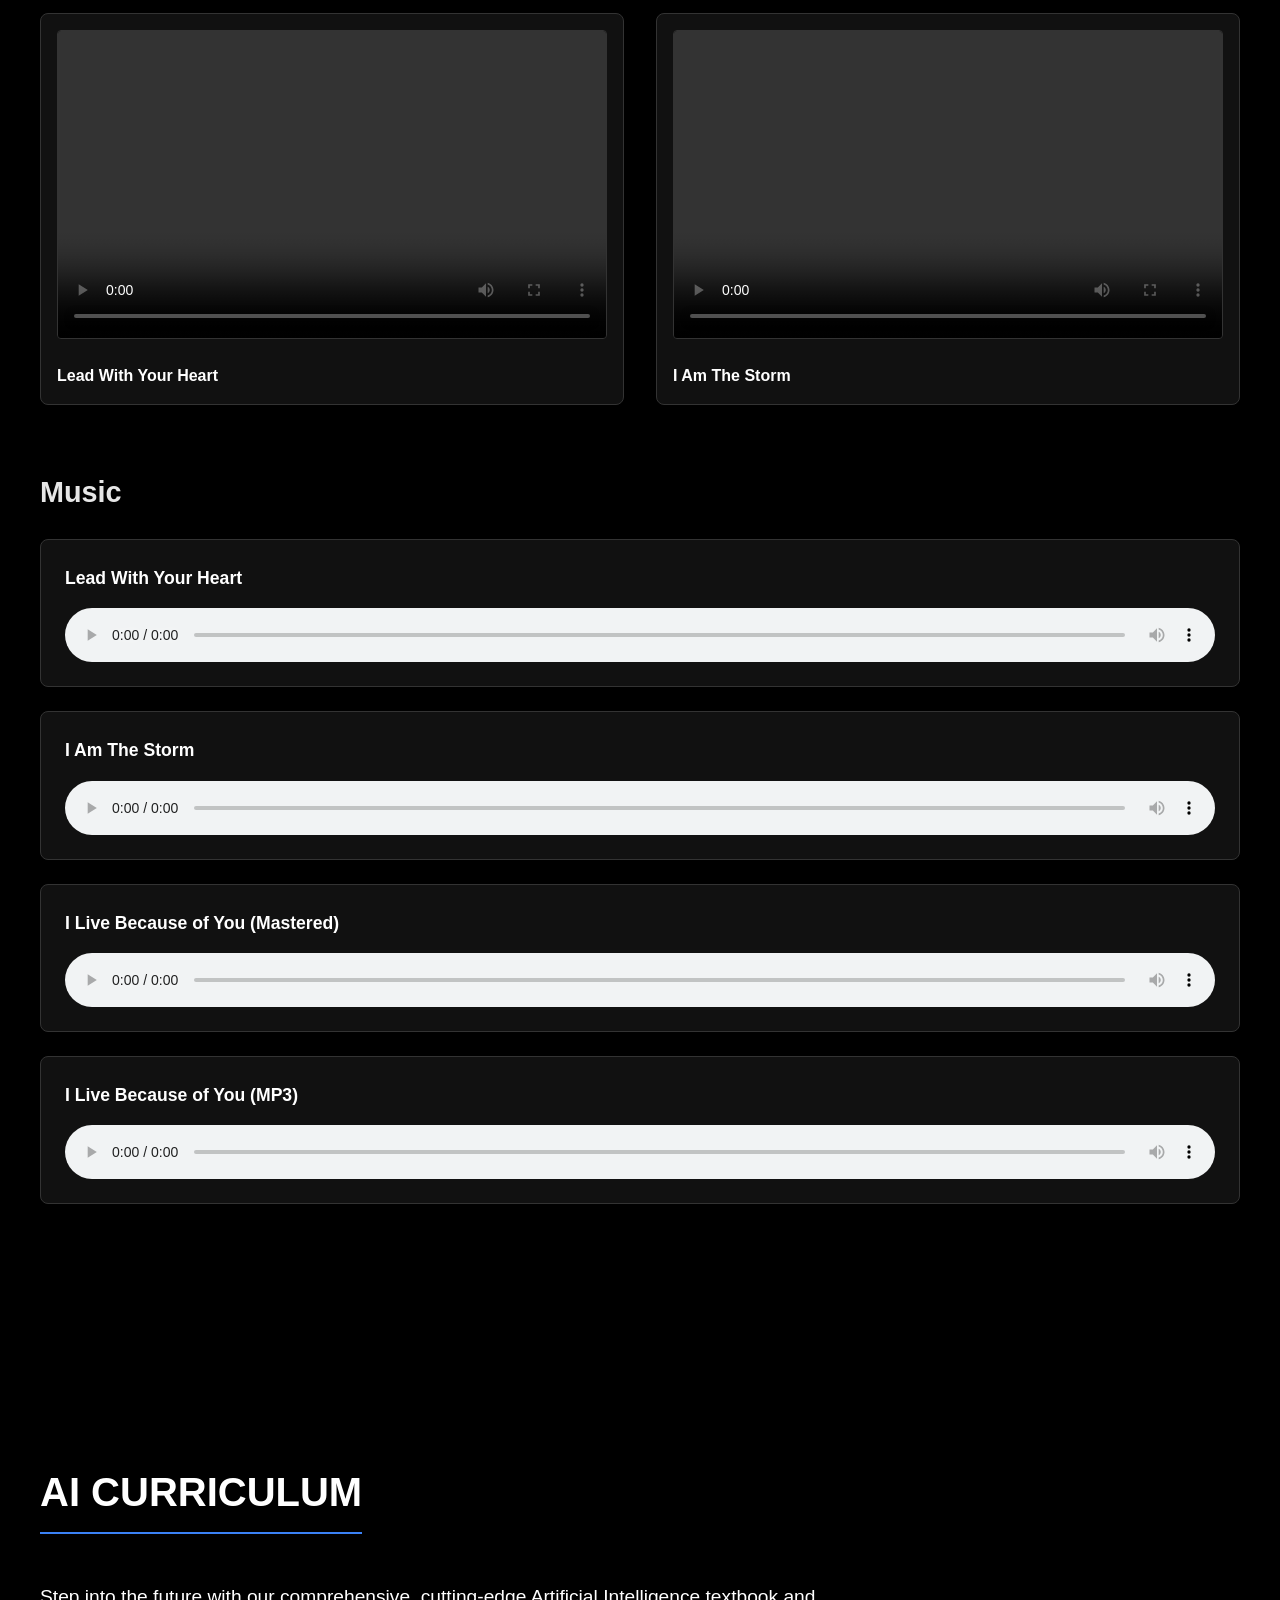
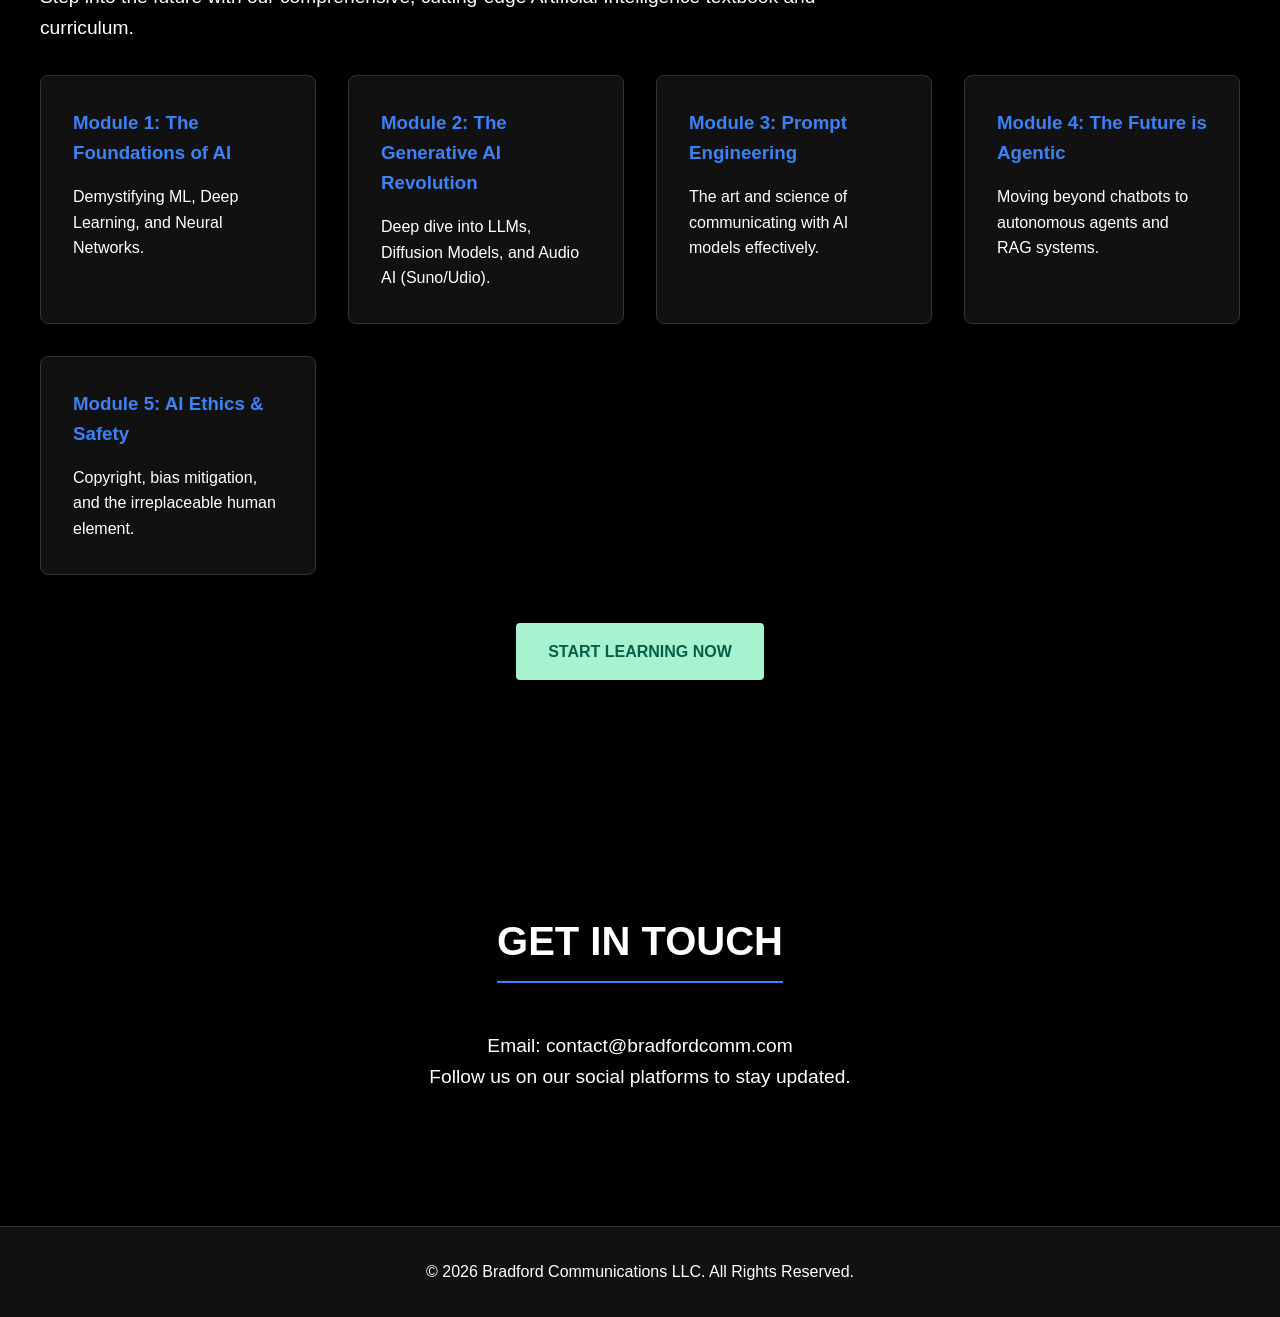
==== commit acdb77b8: "Add full AI curriculum course and update index page links" ====
--- a/index.html
+++ b/index.html
@@ -17,7 +17,7 @@
         <nav class="main-nav">
             <a href="#hero">Home</a>
             <a href="#portfolio">Portfolio</a>
-            <a href="#learn-how" class="nav-btn-green">Learn How</a>
+            <a href="curriculum.html" class="nav-btn-green">Learn How</a>
             <a href="#curriculum">Curriculum</a>
             <a href="#contact">Contact</a>
             
@@ -122,24 +122,35 @@
         <!-- Curriculum Section -->
         <section id="curriculum" class="curriculum-section">
             <div class="section-container">
-                <h2 class="section-title">Curriculum</h2>
+                <h2 class="section-title">AI Curriculum</h2>
                 <div class="curriculum-content">
                     <p class="curriculum-intro">
-                        A comprehensive overview of our media, production, and communication programs.
+                        Step into the future with our comprehensive, cutting-edge Artificial Intelligence textbook and curriculum.
                     </p>
                     <div class="module-list">
                         <div class="module-card">
-                            <h3>Module 1: Audio Production</h3>
-                            <p>Introduction to mixing, mastering, and sound engineering principles.</p>
+                            <h3>Module 1: The Foundations of AI</h3>
+                            <p>Demystifying ML, Deep Learning, and Neural Networks.</p>
                         </div>
                         <div class="module-card">
-                            <h3>Module 2: Video Directing</h3>
-                            <p>Cinematography, lighting, and narrative structuring for music videos.</p>
+                            <h3>Module 2: The Generative AI Revolution</h3>
+                            <p>Deep dive into LLMs, Diffusion Models, and Audio AI (Suno/Udio).</p>
                         </div>
                         <div class="module-card">
-                            <h3>Module 3: Industry Communication</h3>
-                            <p>Strategies for PR, marketing, and navigating the media landscape.</p>
+                            <h3>Module 3: Prompt Engineering</h3>
+                            <p>The art and science of communicating with AI models effectively.</p>
                         </div>
+                        <div class="module-card">
+                            <h3>Module 4: The Future is Agentic</h3>
+                            <p>Moving beyond chatbots to autonomous agents and RAG systems.</p>
+                        </div>
+                        <div class="module-card">
+                            <h3>Module 5: AI Ethics & Safety</h3>
+                            <p>Copyright, bias mitigation, and the irreplaceable human element.</p>
+                        </div>
+                    </div>
+                    <div style="text-align: center; margin-top: 3rem;">
+                        <a href="curriculum.html" class="cta-button" style="background-color: #a7f3d0; color: #065f46;">Start Learning Now</a>
                     </div>
                 </div>
             </div>
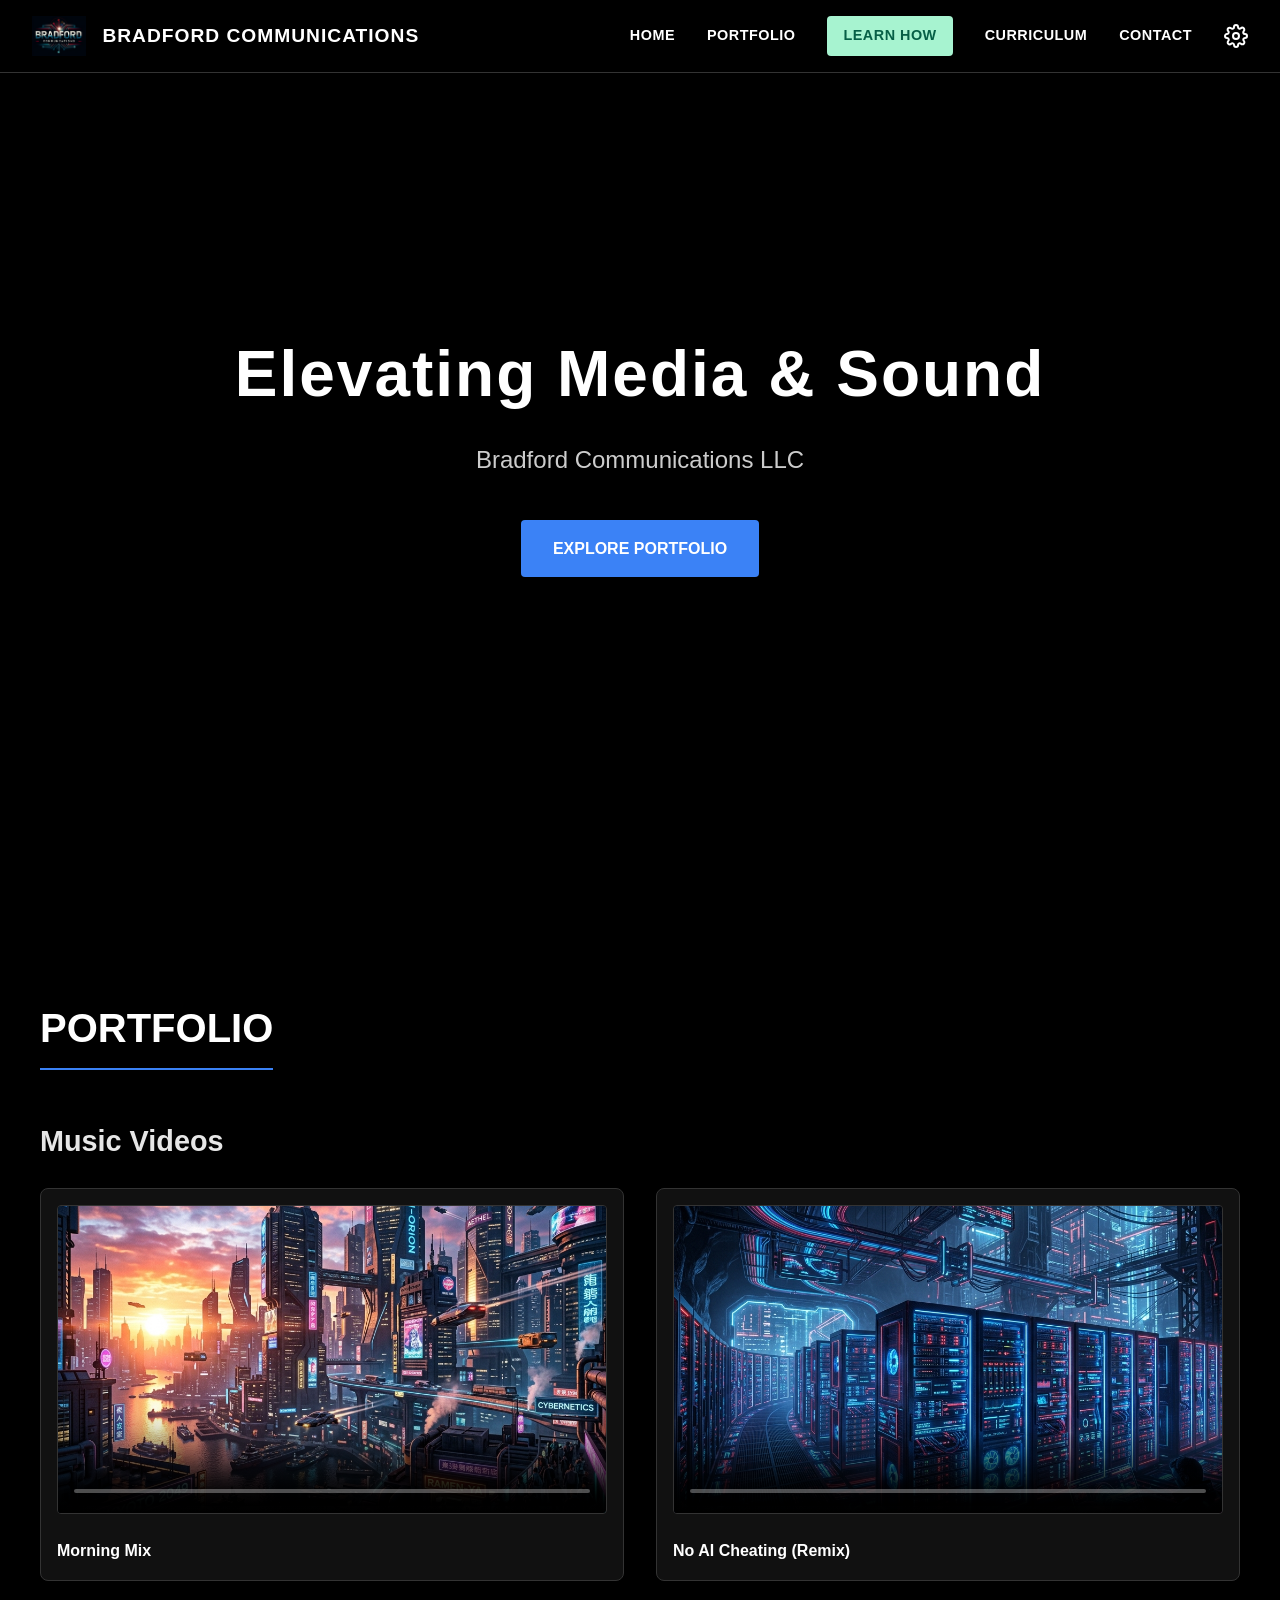
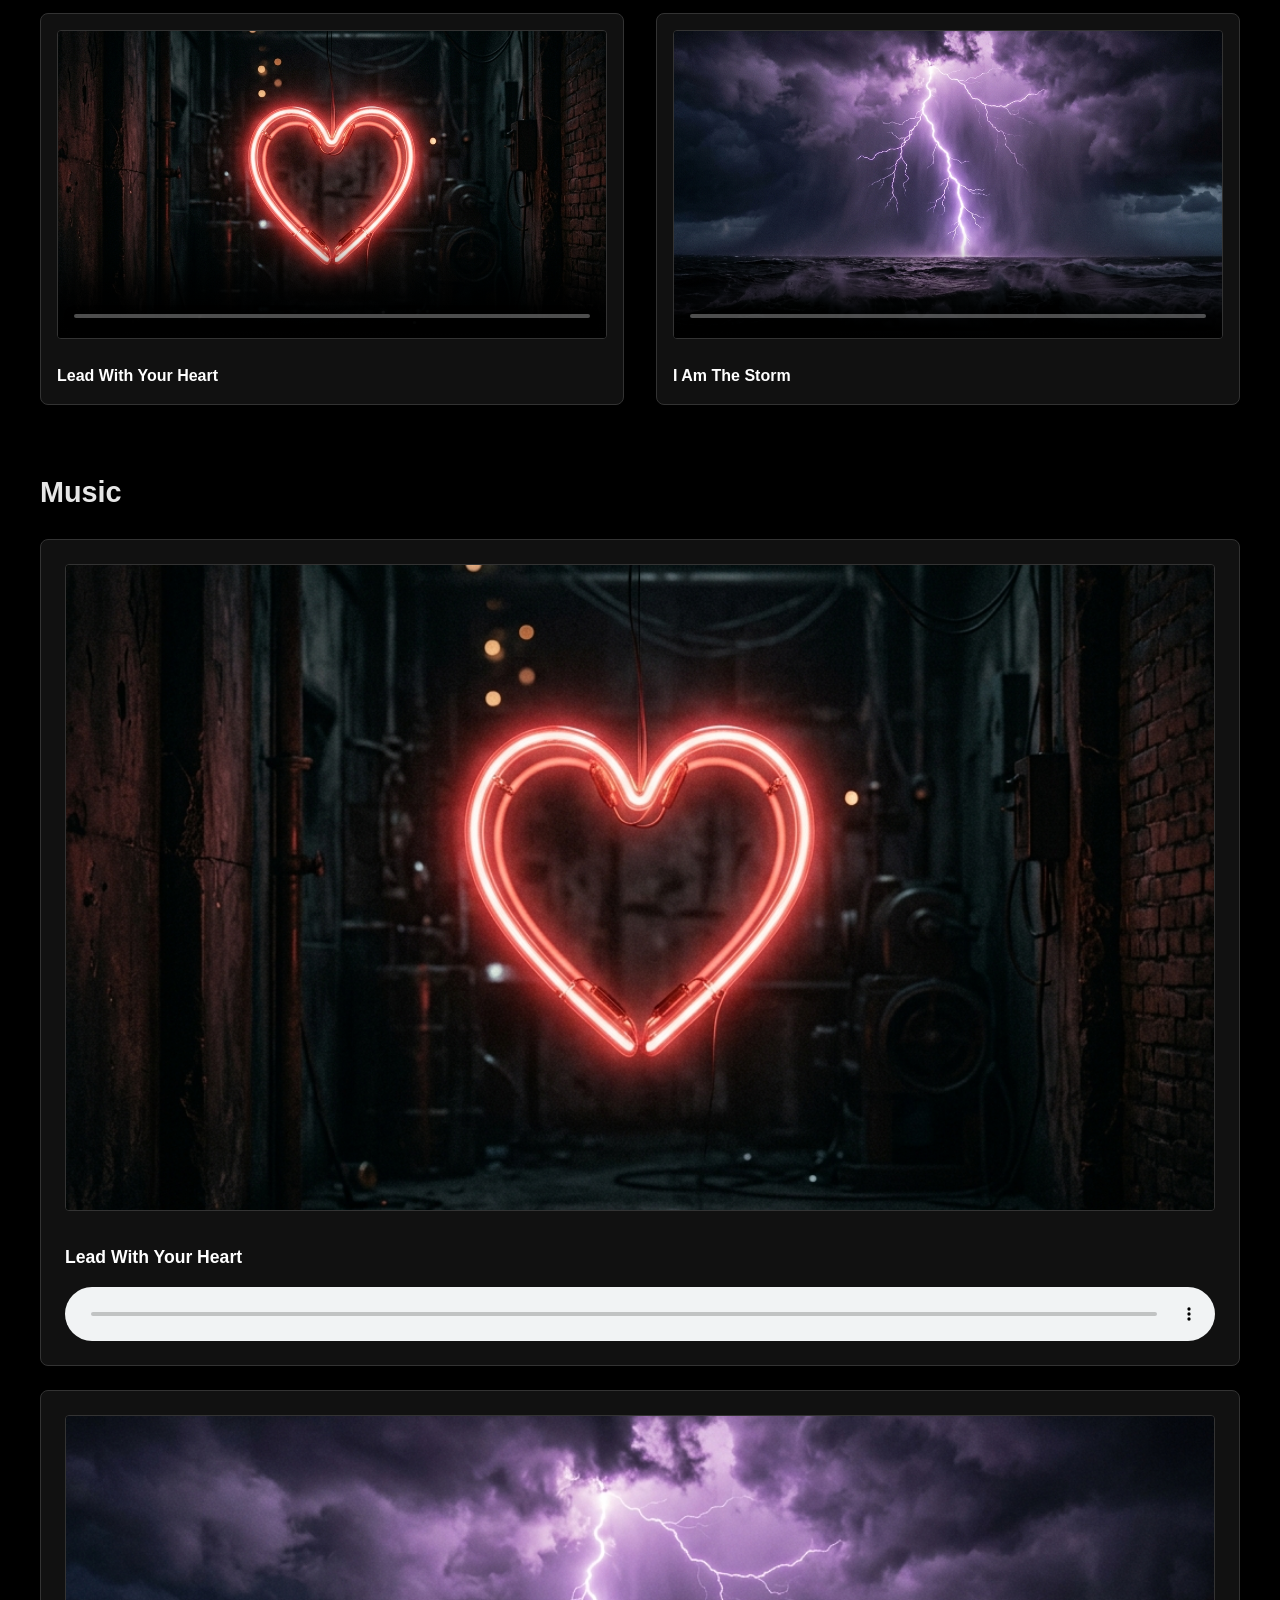
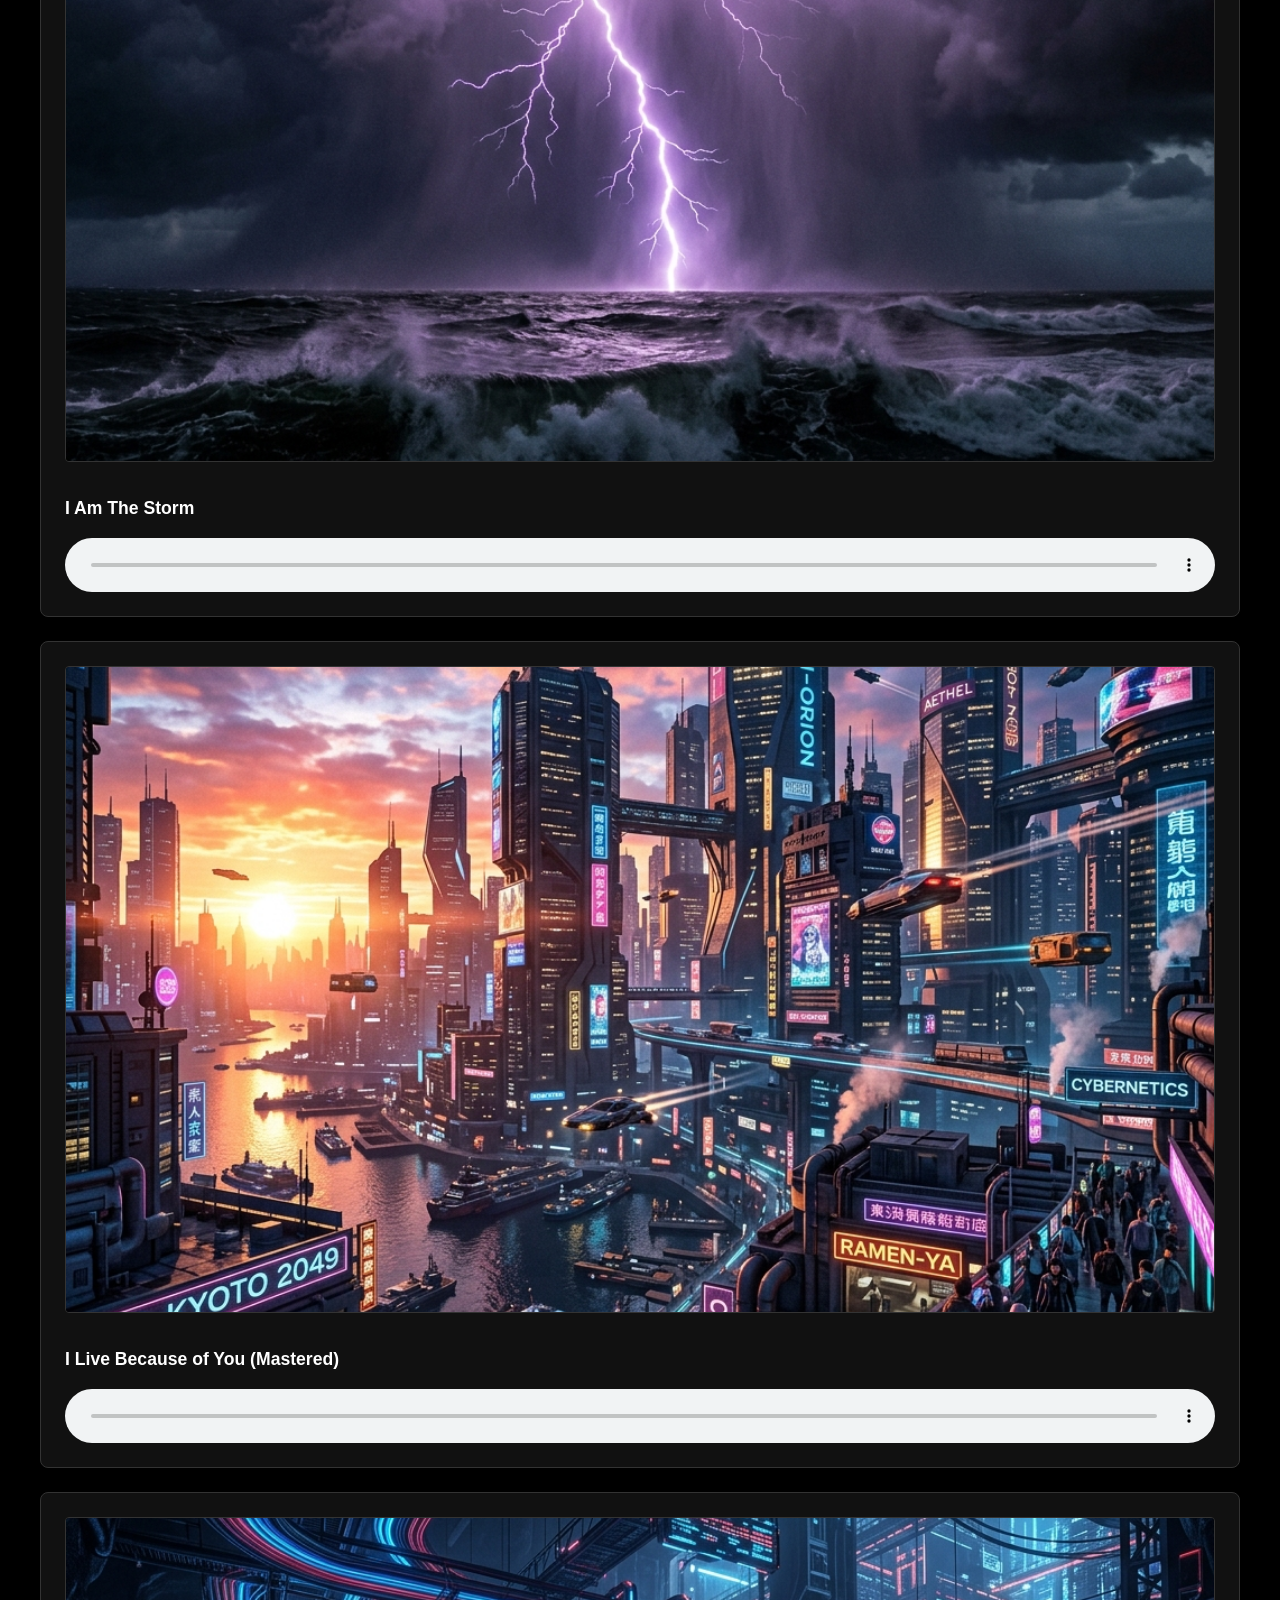
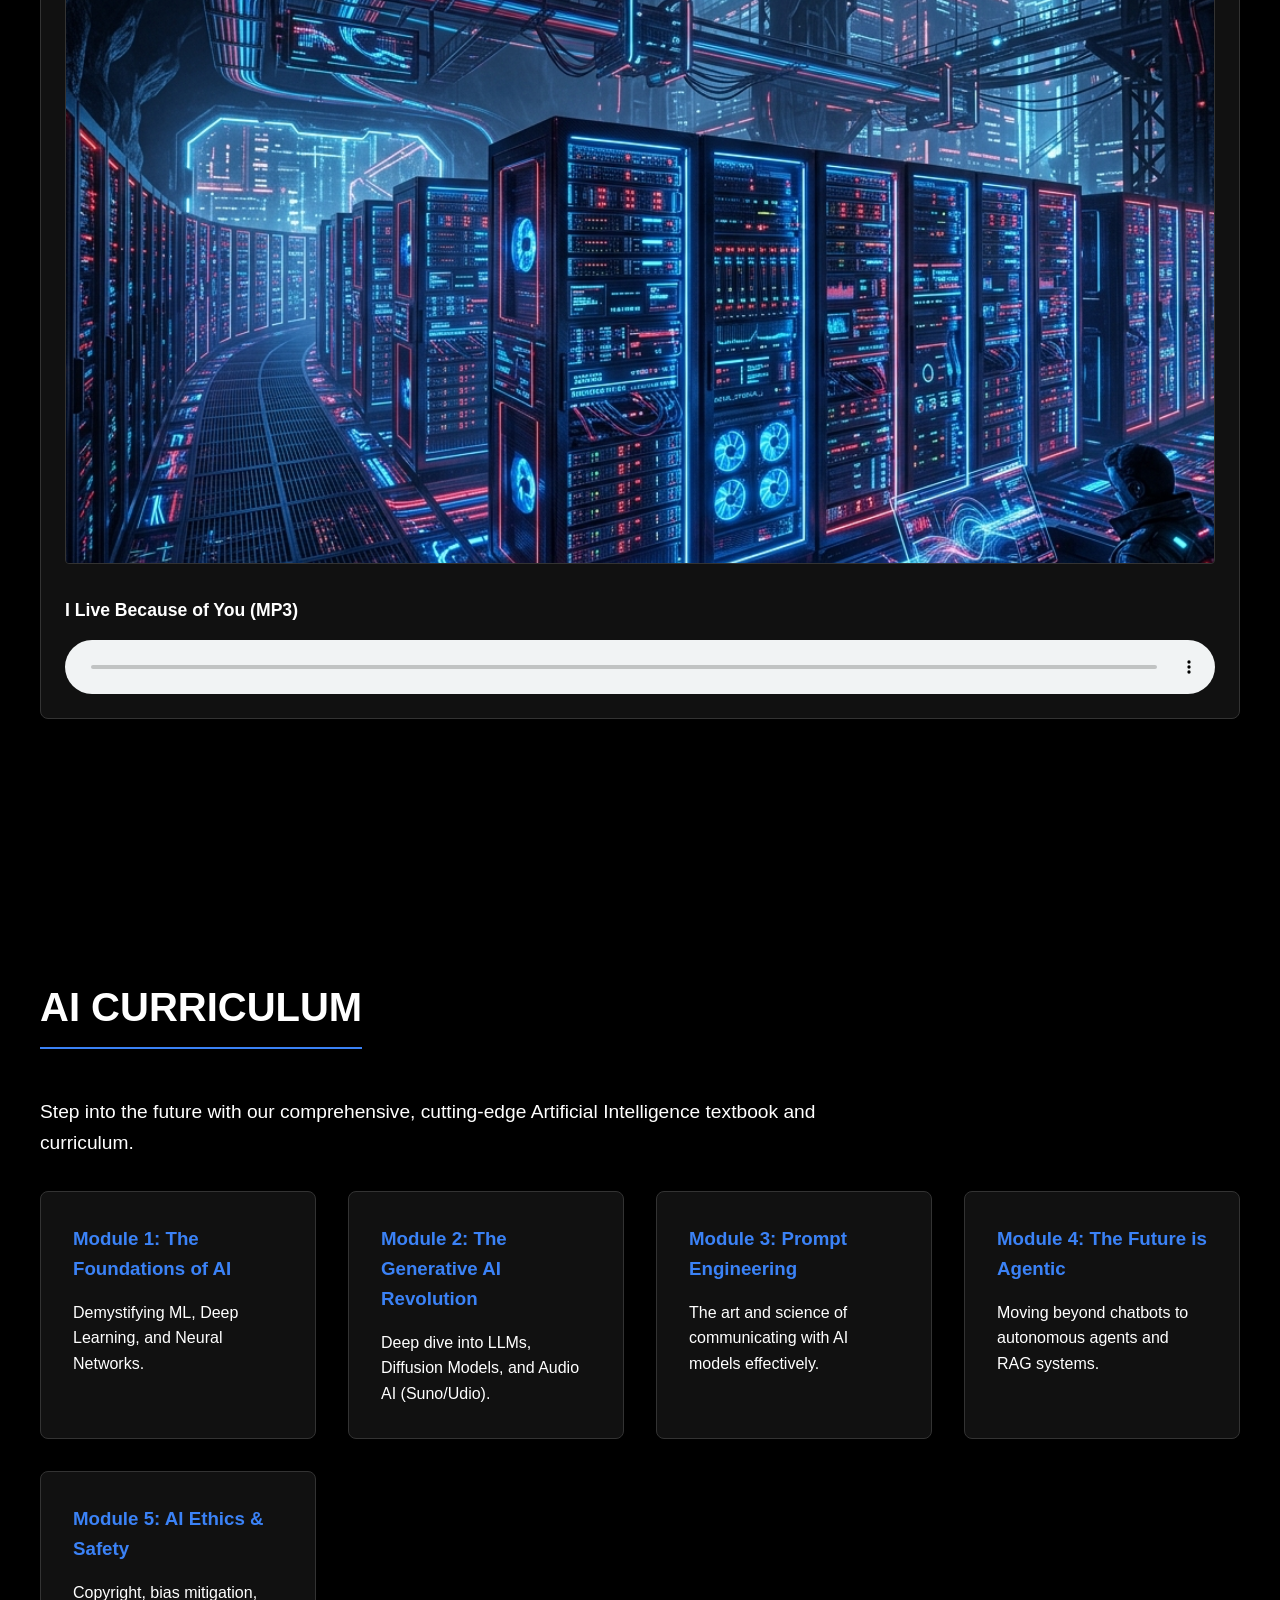
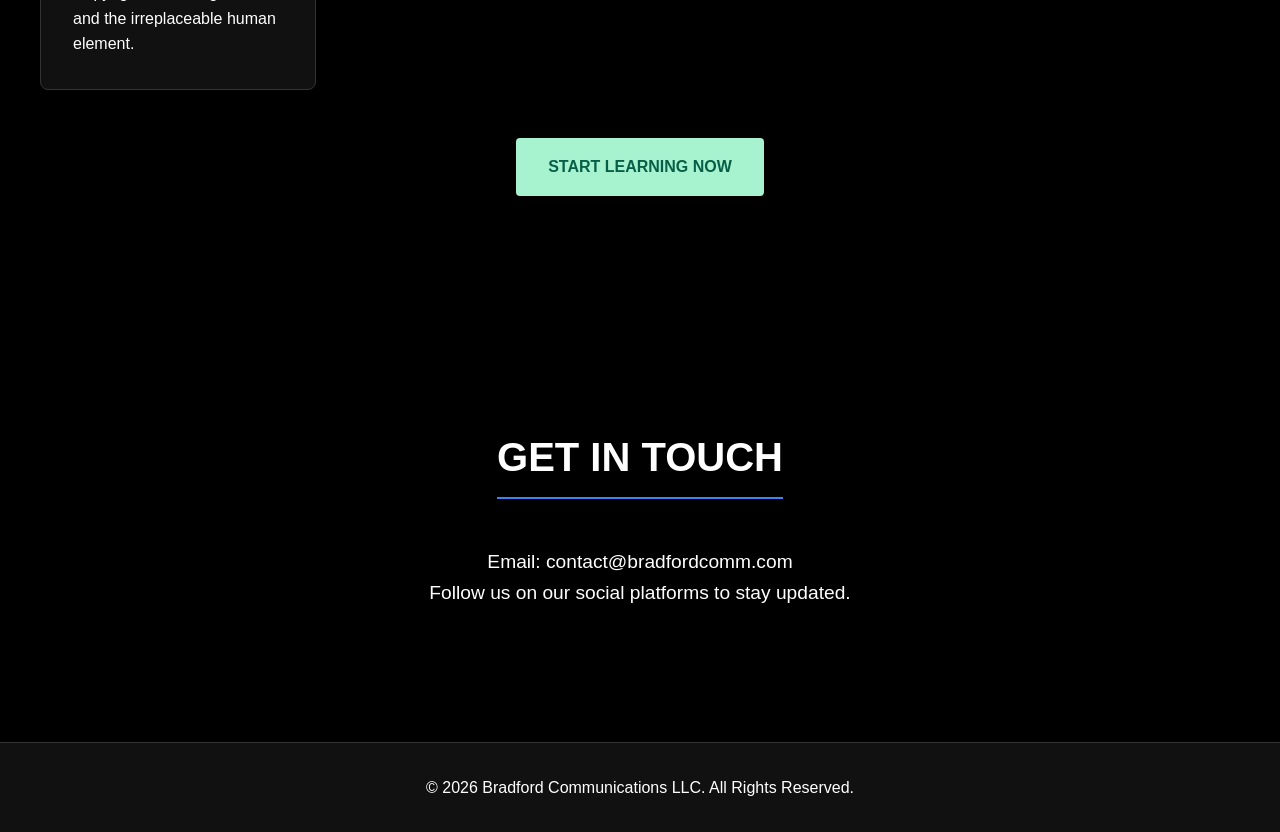
==== commit 293feb72: "Add stunning AI-generated cover images for portfolio grids" ====
--- a/index.html
+++ b/index.html
@@ -55,19 +55,19 @@
                         <h3 class="category-title">Music Videos</h3>
                         <div class="video-grid quadrant-grid">
                             <div class="media-card">
-                                <video src="AI Videos/072 - Morning Mix.mp4" controls preload="metadata"></video>
+                                <video src="AI Videos/072 - Morning Mix.mp4" poster="assets/cover_morning.png" controls preload="none"></video>
                                 <h4>Morning Mix</h4>
                             </div>
                             <div class="media-card">
-                                <video src="AI Videos/074 No AI Cheating (Remix).mp4" controls preload="metadata"></video>
+                                <video src="AI Videos/074 No AI Cheating (Remix).mp4" poster="assets/cover_cyber.png" controls preload="none"></video>
                                 <h4>No AI Cheating (Remix)</h4>
                             </div>
                             <div class="media-card">
-                                <video src="AI Videos/075 02 Lead With Your Heart - Taani.mp4" controls preload="metadata"></video>
+                                <video src="AI Videos/075 02 Lead With Your Heart - Taani.mp4" poster="assets/cover_heart.png" controls preload="none"></video>
                                 <h4>Lead With Your Heart</h4>
                             </div>
                             <div class="media-card">
-                                <video src="AI Videos/33 I Am The Storm - Track 077.mp4" controls preload="metadata"></video>
+                                <video src="AI Videos/33 I Am The Storm - Track 077.mp4" poster="assets/cover_storm.png" controls preload="none"></video>
                                 <h4>I Am The Storm</h4>
                             </div>
                         </div>
@@ -77,38 +77,42 @@
                     <div class="portfolio-category">
                         <h3 class="category-title">Music</h3>
                         <div class="audio-list quadrant-grid">
-                            <div class="audio-track">
+                            <div class="media-card audio-track">
+                                <img src="assets/cover_heart.png" alt="Lead With Your Heart Cover" class="audio-cover">
                                 <div class="track-info">
                                     <span class="track-name">Lead With Your Heart</span>
                                 </div>
-                                <audio controls>
+                                <audio controls preload="none">
                                     <source src="AI Music/075_Lead With Your Heart 00.wav" type="audio/wav">
                                     Your browser does not support the audio element.
                                 </audio>
                             </div>
-                            <div class="audio-track">
+                            <div class="media-card audio-track">
+                                <img src="assets/cover_storm.png" alt="I Am The Storm Cover" class="audio-cover">
                                 <div class="track-info">
                                     <span class="track-name">I Am The Storm</span>
                                 </div>
-                                <audio controls>
+                                <audio controls preload="none">
                                     <source src="AI Music/077 I Am The Storm.wav" type="audio/wav">
                                     Your browser does not support the audio element.
                                 </audio>
                             </div>
-                            <div class="audio-track">
+                            <div class="media-card audio-track">
+                                <img src="assets/cover_morning.png" alt="I Live Because of You Cover" class="audio-cover">
                                 <div class="track-info">
                                     <span class="track-name">I Live Because of You (Mastered)</span>
                                 </div>
-                                <audio controls>
+                                <audio controls preload="none">
                                     <source src="AI Music/I Live Because of You - Distrokid Mastered.wav" type="audio/wav">
                                     Your browser does not support the audio element.
                                 </audio>
                             </div>
-                            <div class="audio-track">
+                            <div class="media-card audio-track">
+                                <img src="assets/cover_cyber.png" alt="I Live Because of You Cover" class="audio-cover">
                                 <div class="track-info">
                                     <span class="track-name">I Live Because of You (MP3)</span>
                                 </div>
-                                <audio controls>
+                                <audio controls preload="none">
                                     <source src="AI Music/I Live Because of You.mp3" type="audio/mpeg">
                                     Your browser does not support the audio element.
                                 </audio>
--- a/style.css
+++ b/style.css
@@ -242,7 +242,7 @@
     transition: transform 0.3s;
 }
 
-.media-card video {
+.media-card video, .audio-cover {
     width: 100%;
     aspect-ratio: 16/9;
     object-fit: cover;
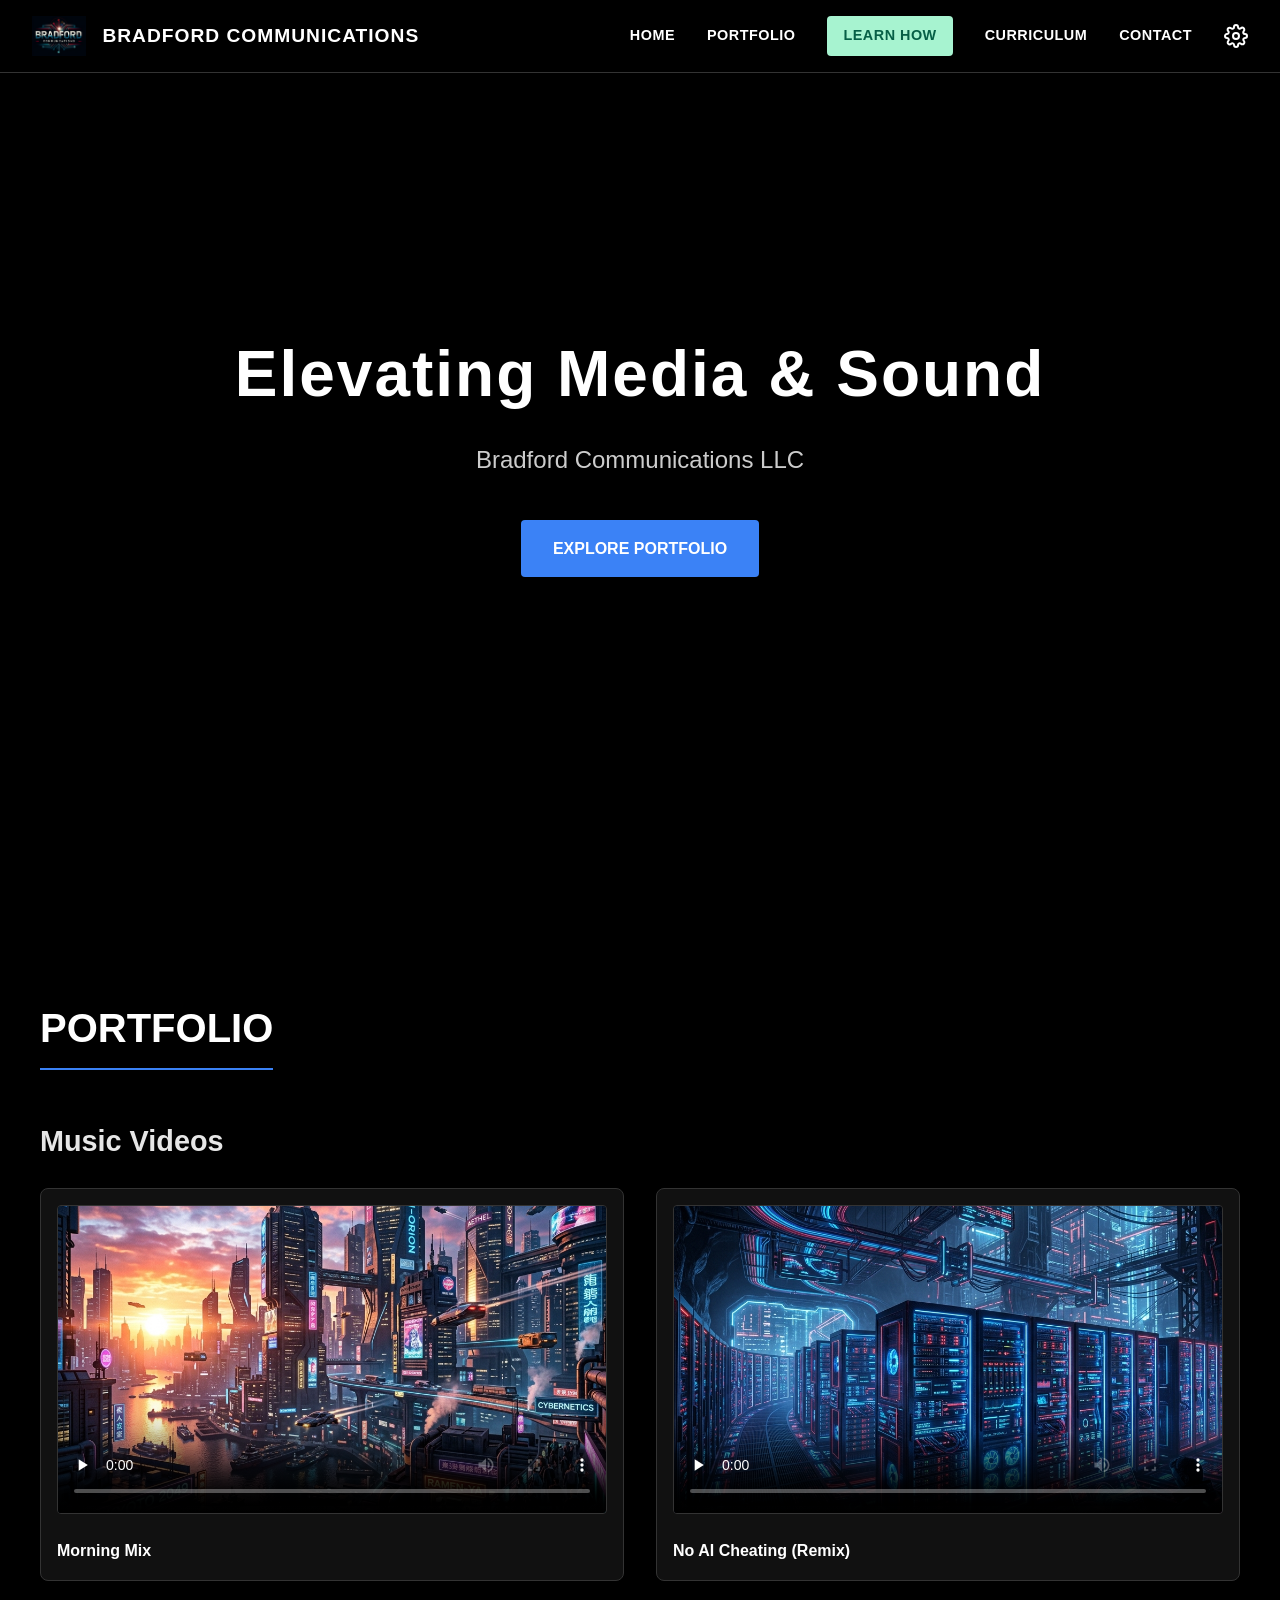
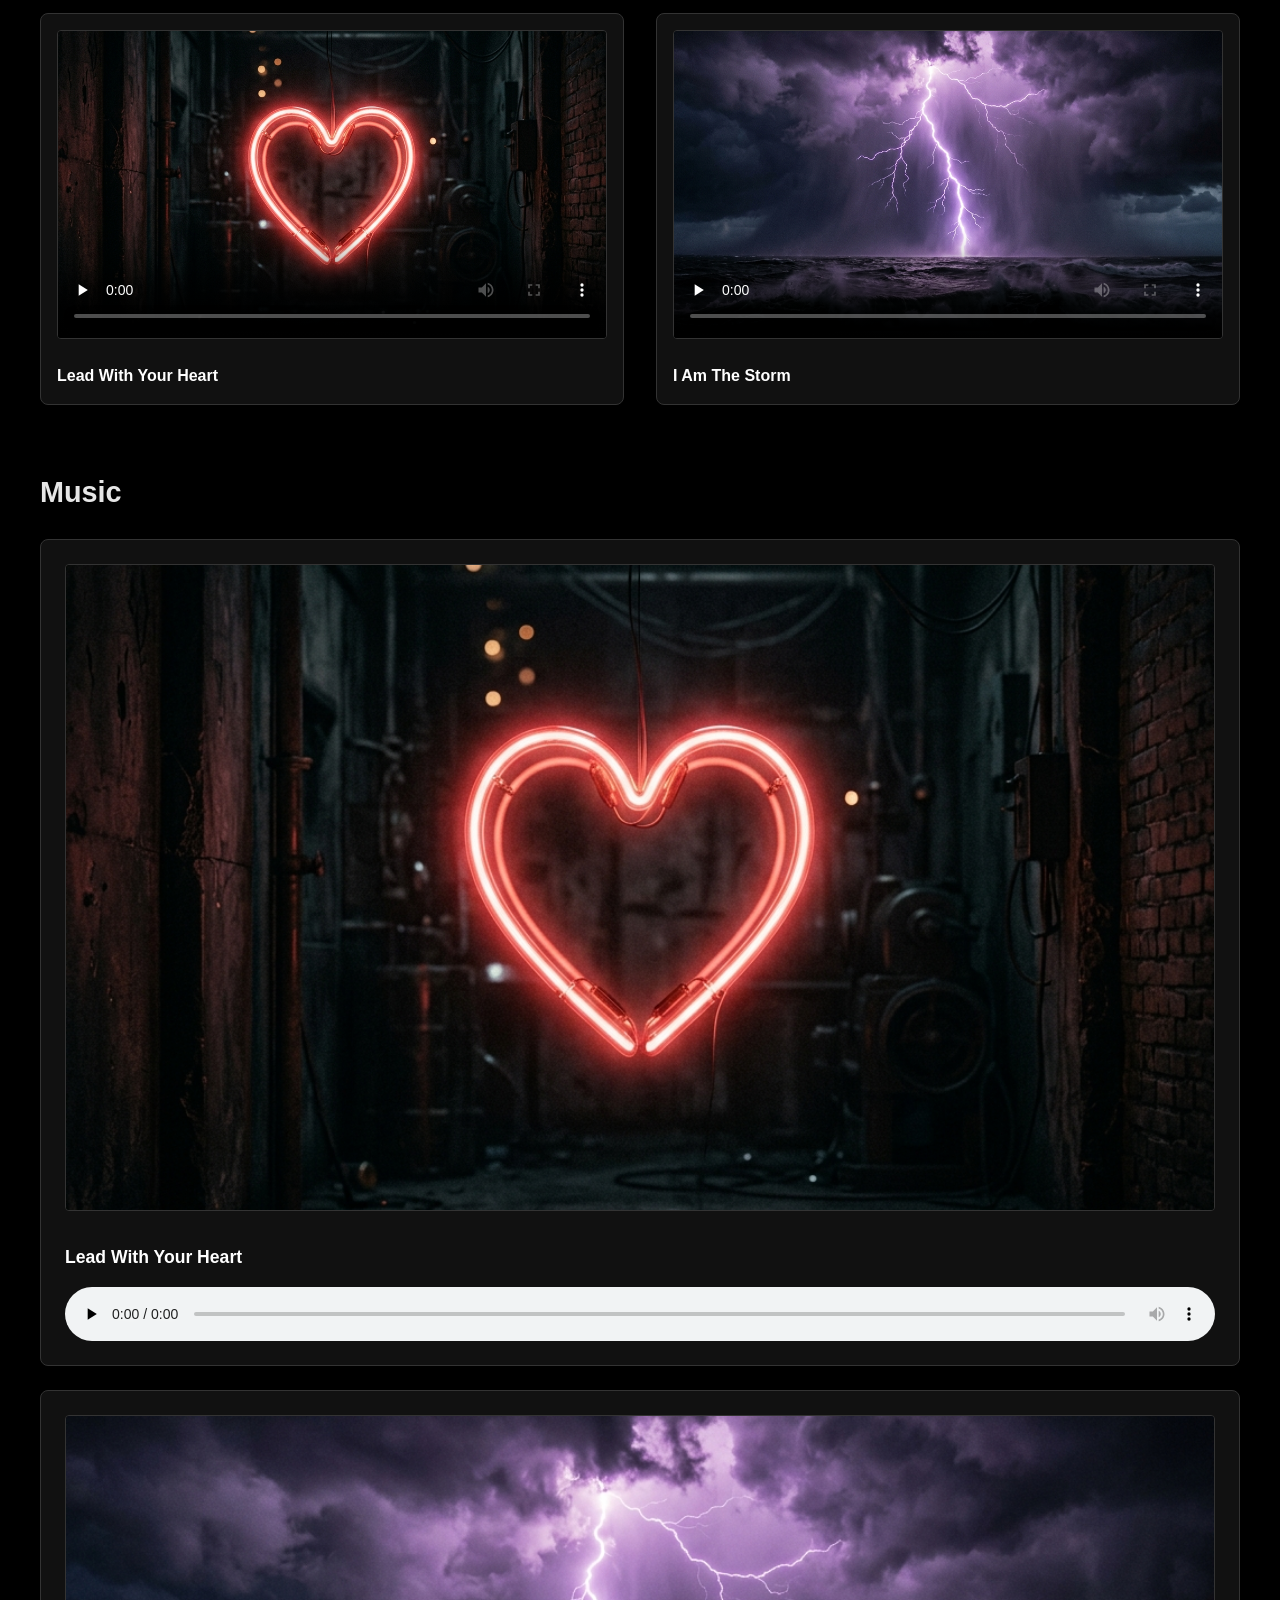
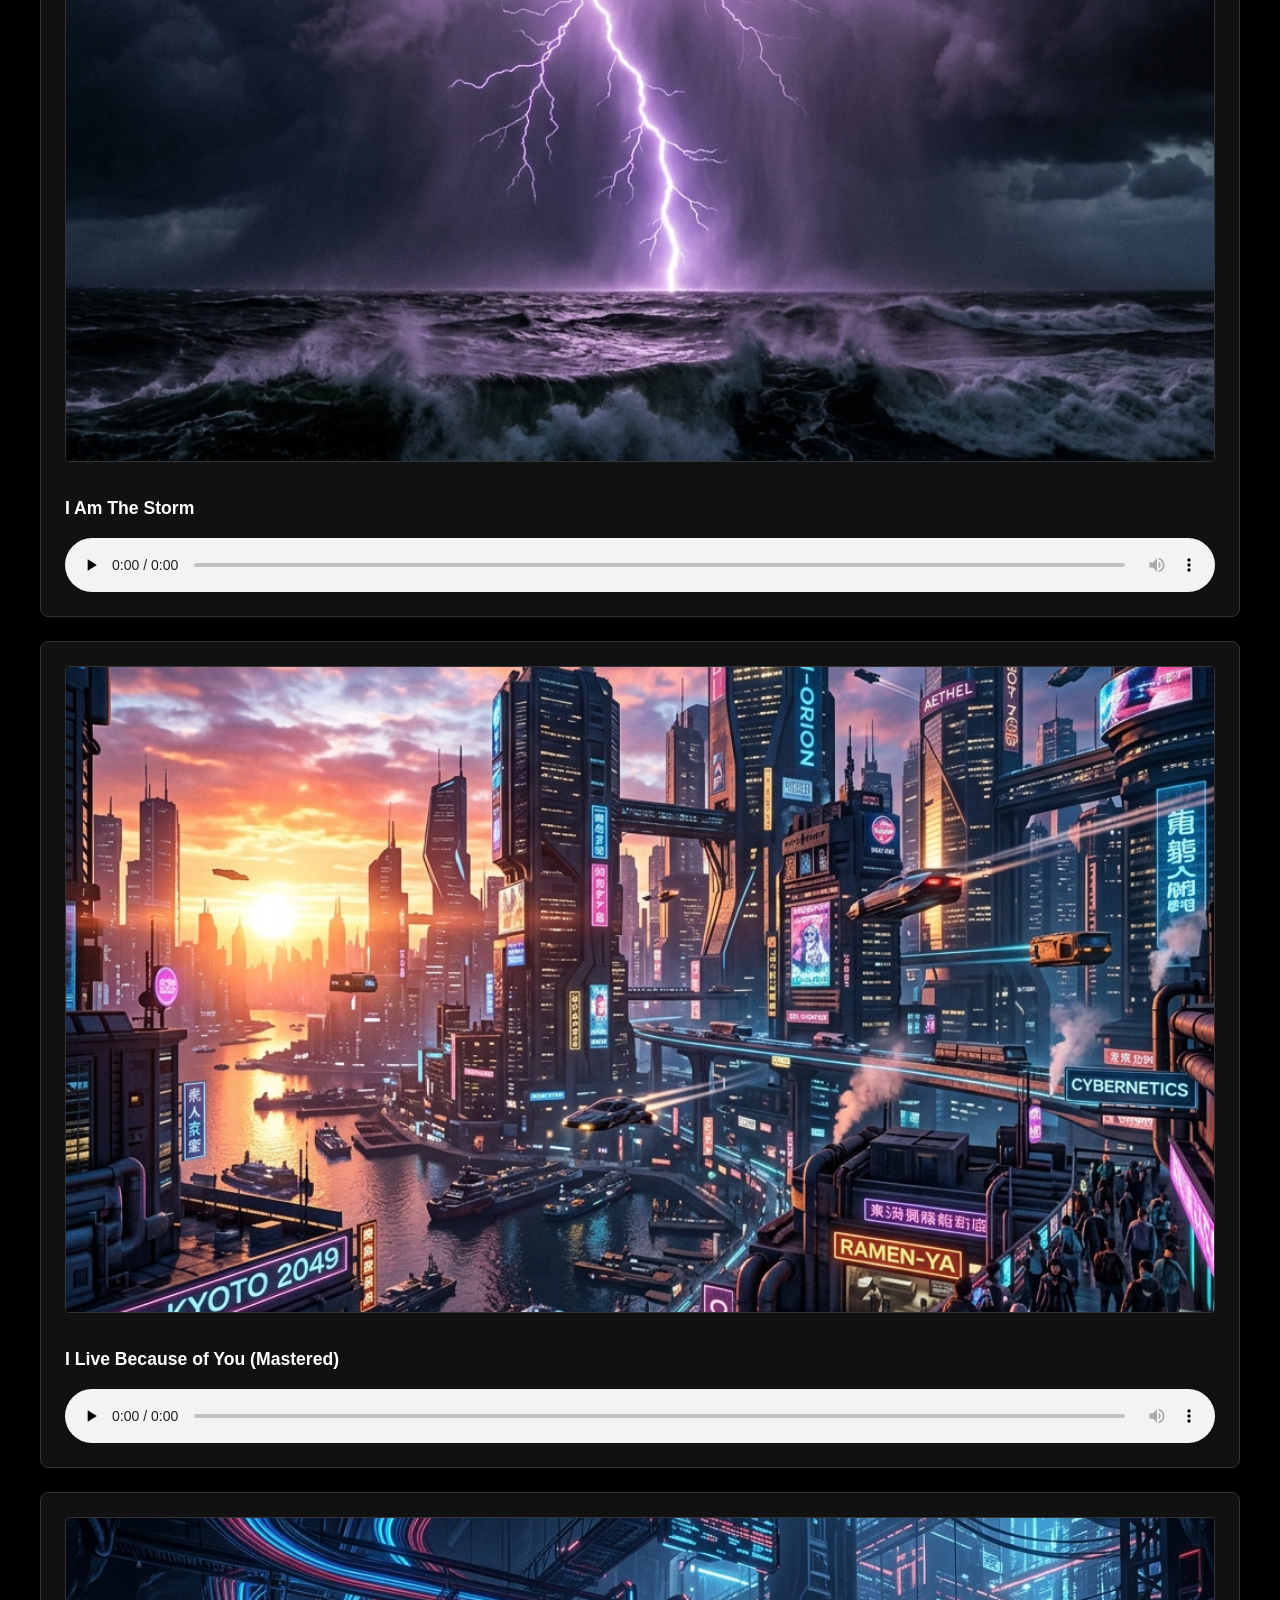
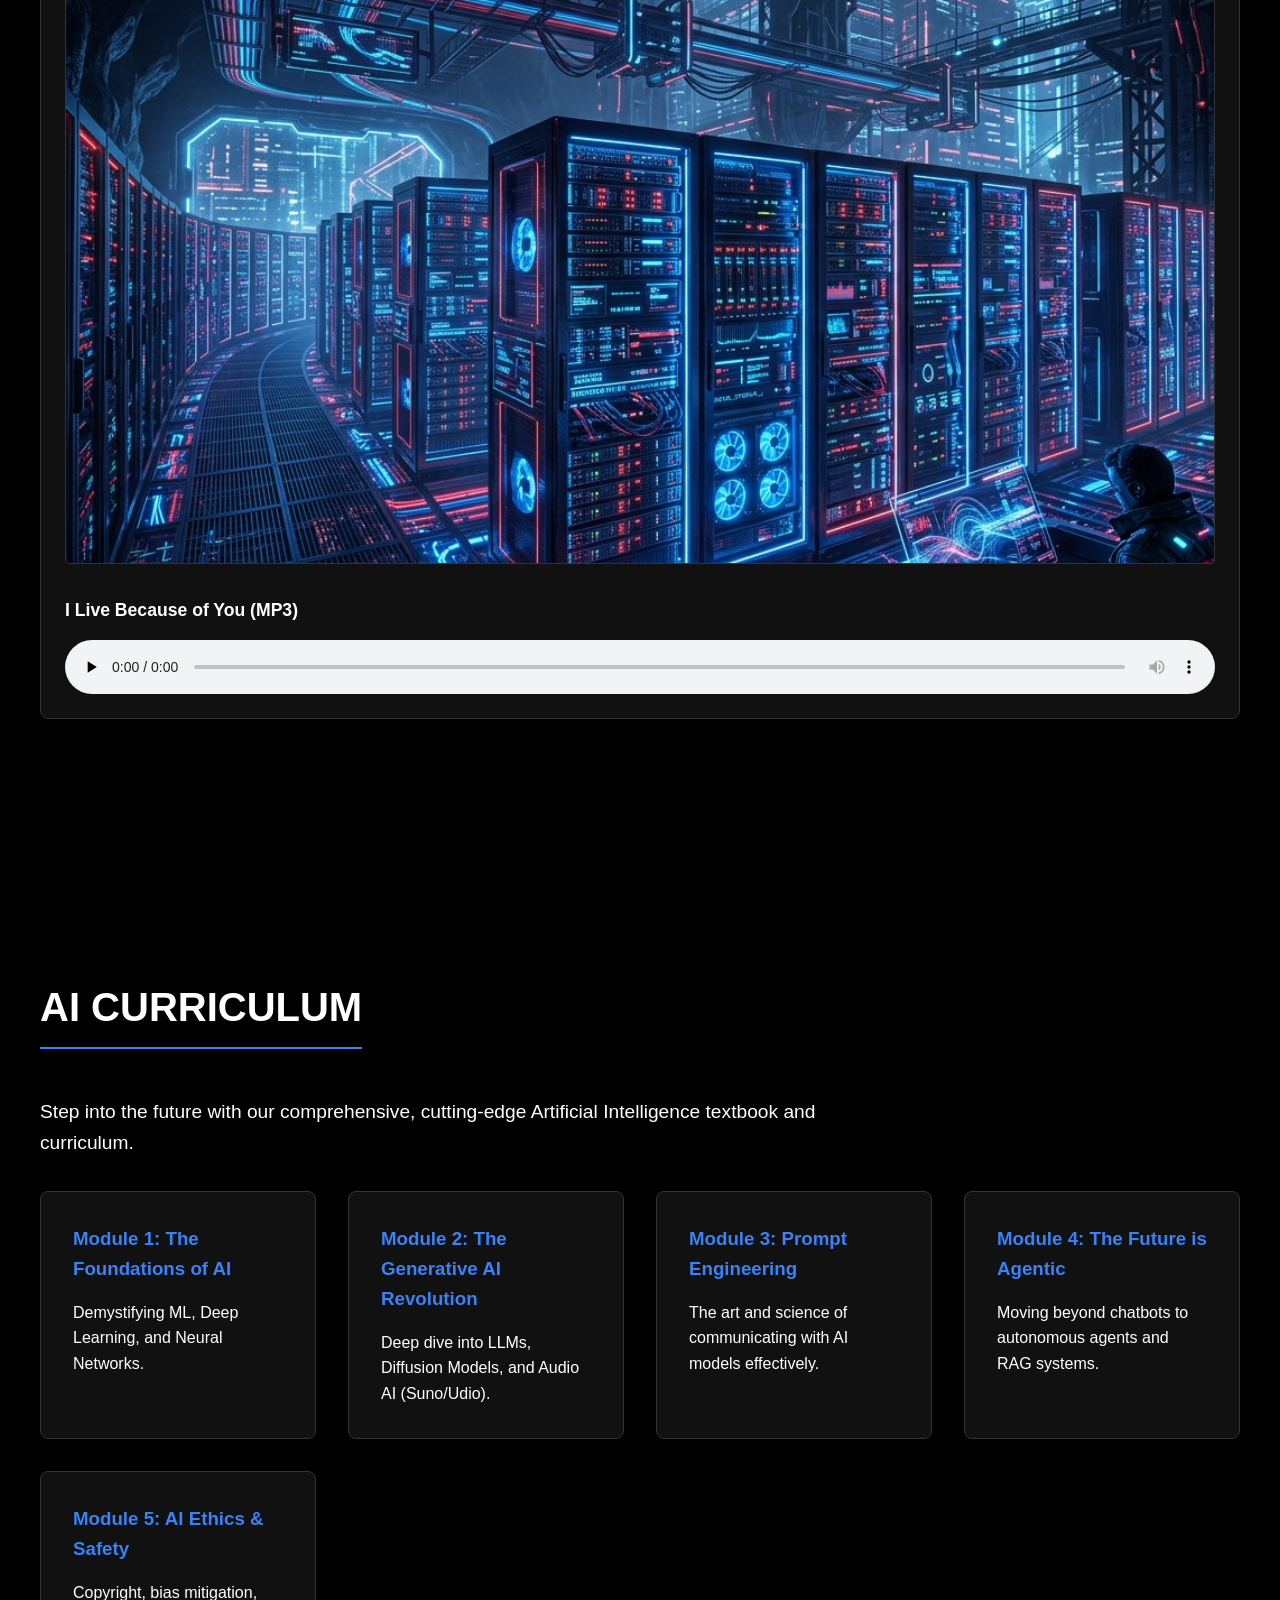
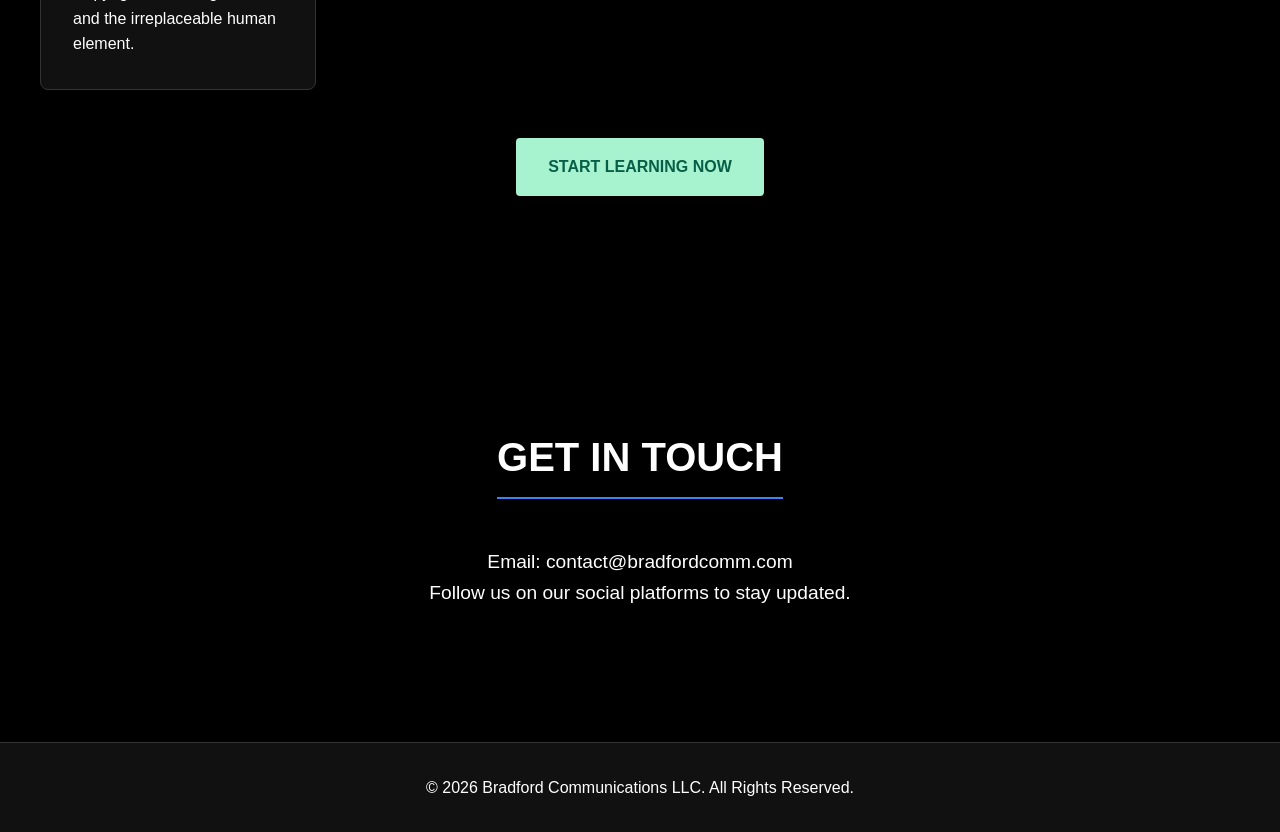
==== commit 093310b7: "Make curriculum module cards clickable links" ====
--- a/index.html
+++ b/index.html
@@ -132,26 +132,26 @@
                         Step into the future with our comprehensive, cutting-edge Artificial Intelligence textbook and curriculum.
                     </p>
                     <div class="module-list">
-                        <div class="module-card">
+                        <a href="curriculum.html#module-1" class="module-card">
                             <h3>Module 1: The Foundations of AI</h3>
                             <p>Demystifying ML, Deep Learning, and Neural Networks.</p>
-                        </div>
-                        <div class="module-card">
+                        </a>
+                        <a href="curriculum.html#module-2" class="module-card">
                             <h3>Module 2: The Generative AI Revolution</h3>
                             <p>Deep dive into LLMs, Diffusion Models, and Audio AI (Suno/Udio).</p>
-                        </div>
-                        <div class="module-card">
+                        </a>
+                        <a href="curriculum.html#module-3" class="module-card">
                             <h3>Module 3: Prompt Engineering</h3>
                             <p>The art and science of communicating with AI models effectively.</p>
-                        </div>
-                        <div class="module-card">
+                        </a>
+                        <a href="curriculum.html#module-4" class="module-card">
                             <h3>Module 4: The Future is Agentic</h3>
                             <p>Moving beyond chatbots to autonomous agents and RAG systems.</p>
-                        </div>
-                        <div class="module-card">
+                        </a>
+                        <a href="curriculum.html#module-5" class="module-card">
                             <h3>Module 5: AI Ethics & Safety</h3>
                             <p>Copyright, bias mitigation, and the irreplaceable human element.</p>
-                        </div>
+                        </a>
                     </div>
                     <div style="text-align: center; margin-top: 3rem;">
                         <a href="curriculum.html" class="cta-button" style="background-color: #a7f3d0; color: #065f46;">Start Learning Now</a>
--- a/style.css
+++ b/style.css
@@ -314,6 +314,9 @@
     border-radius: 8px;
     border: 1px solid var(--border-color);
     transition: box-shadow 0.3s;
+    text-decoration: none;
+    color: inherit;
+    display: block;
 }
 
 .module-card:hover {
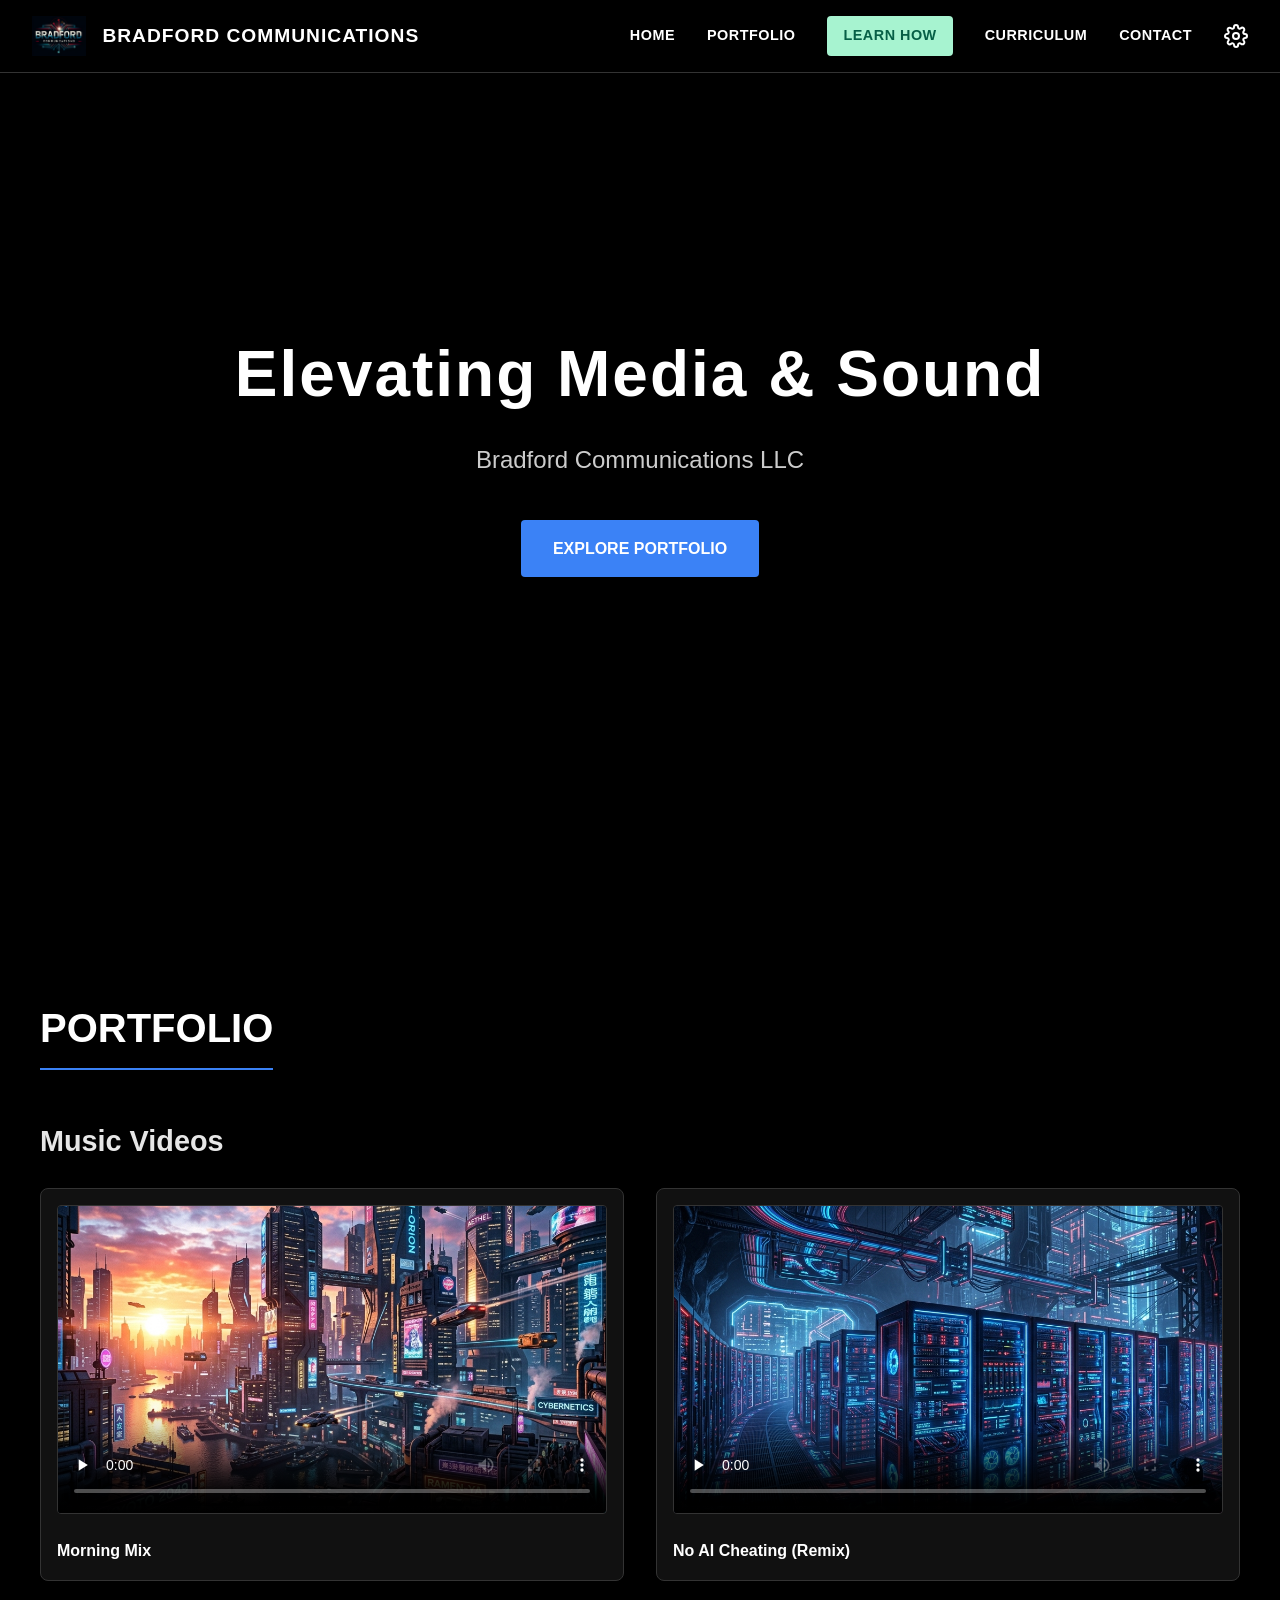
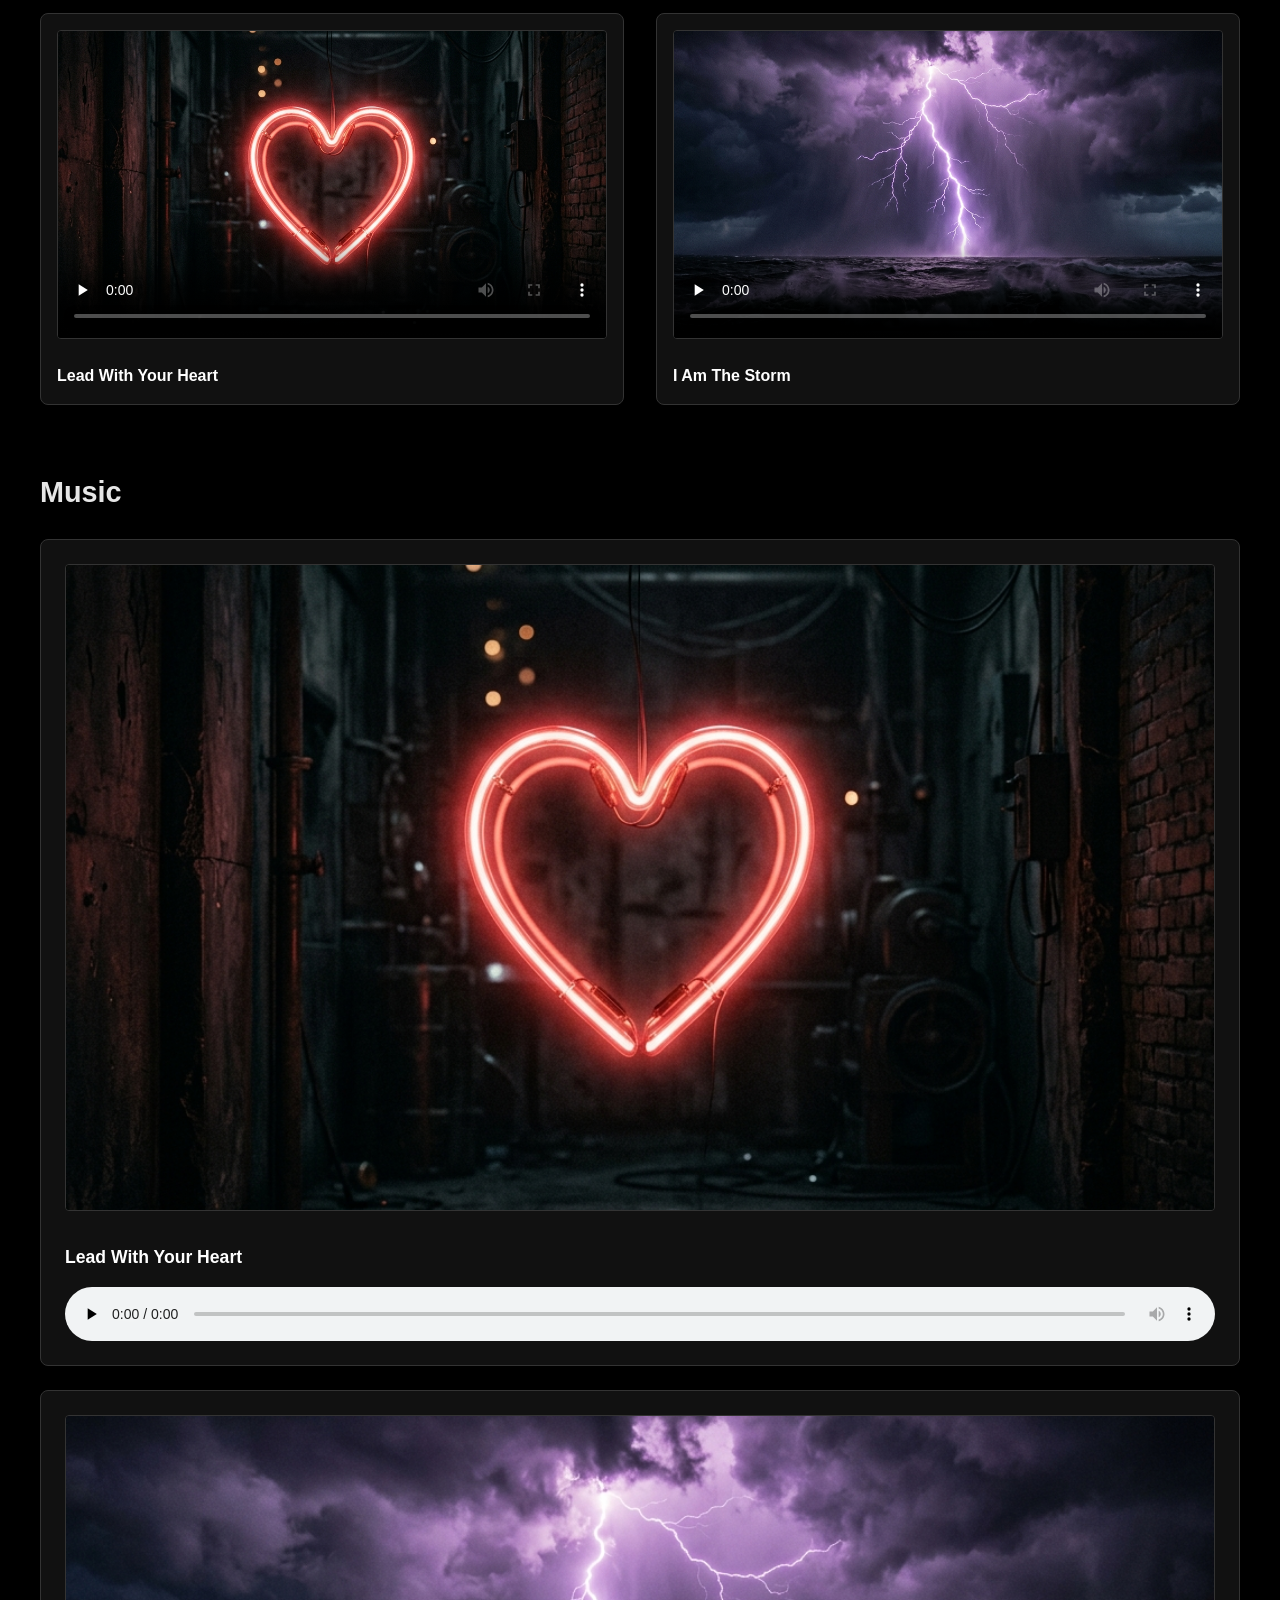
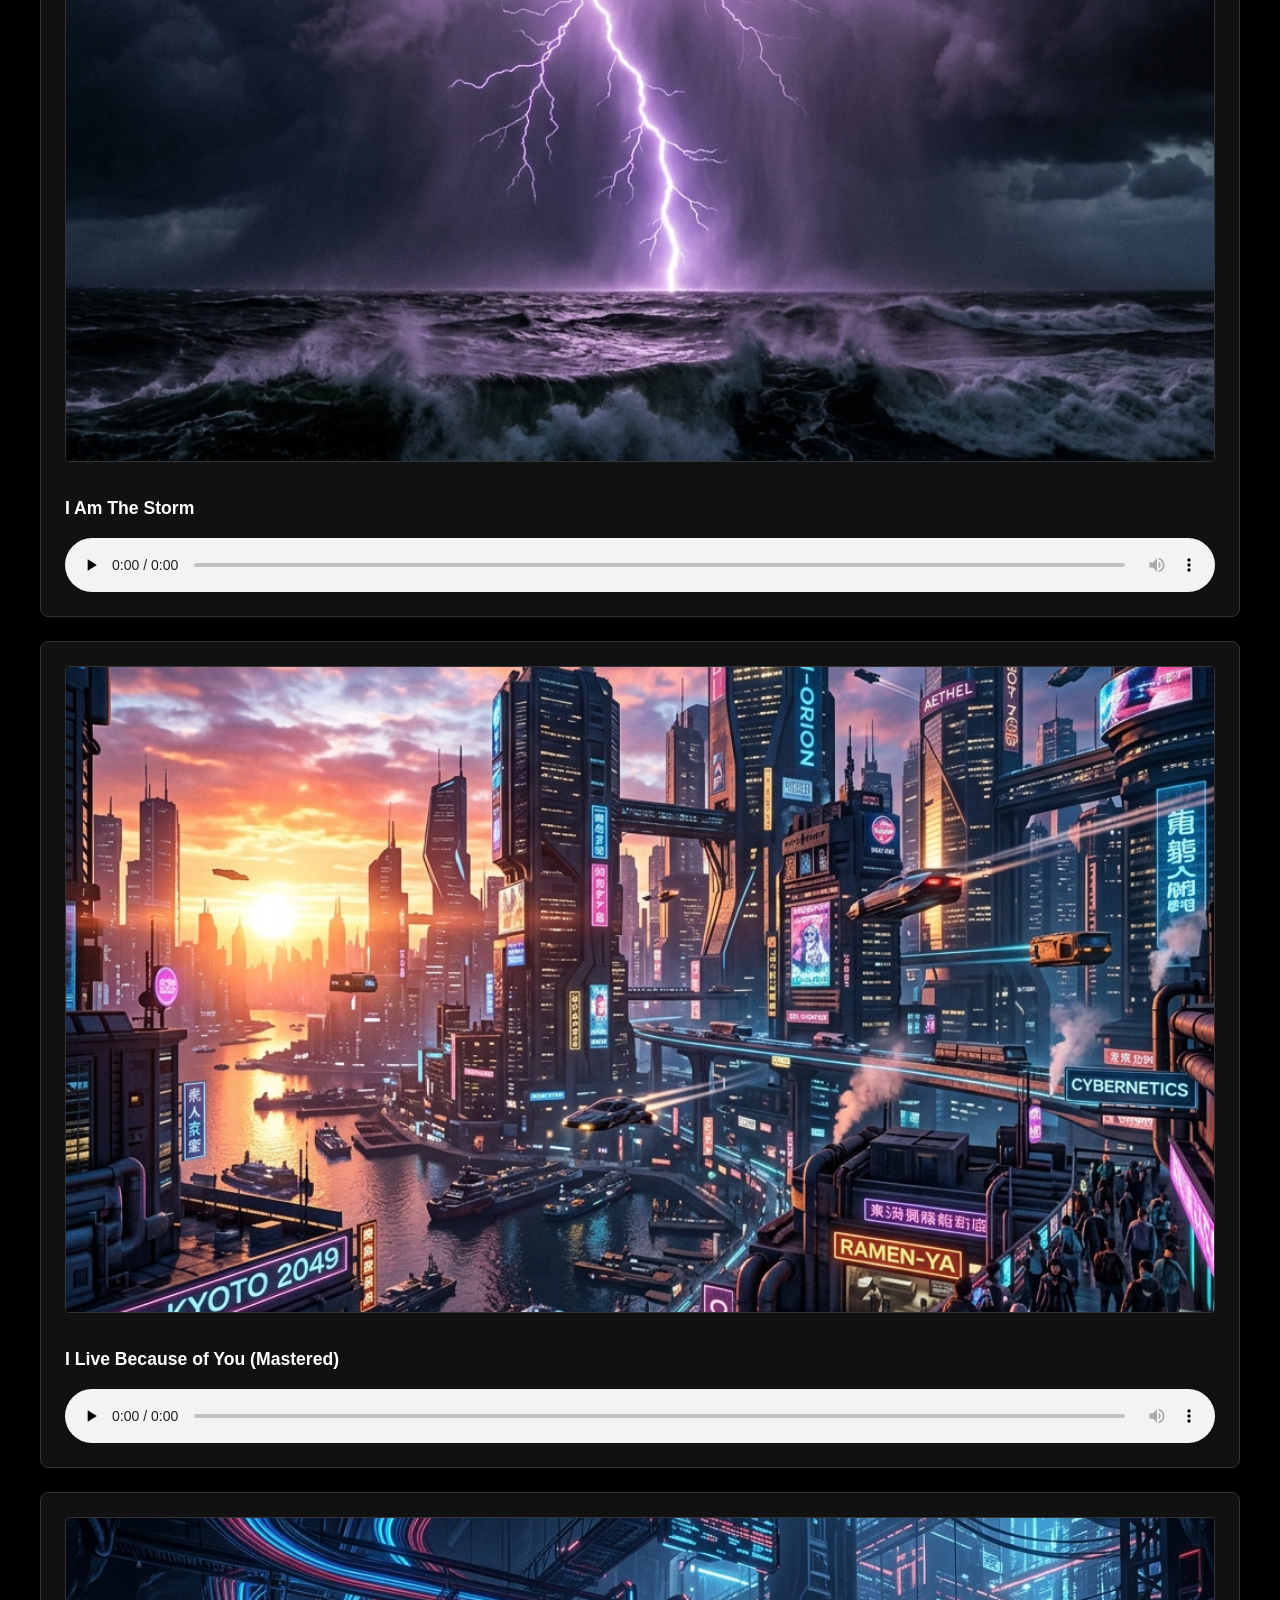
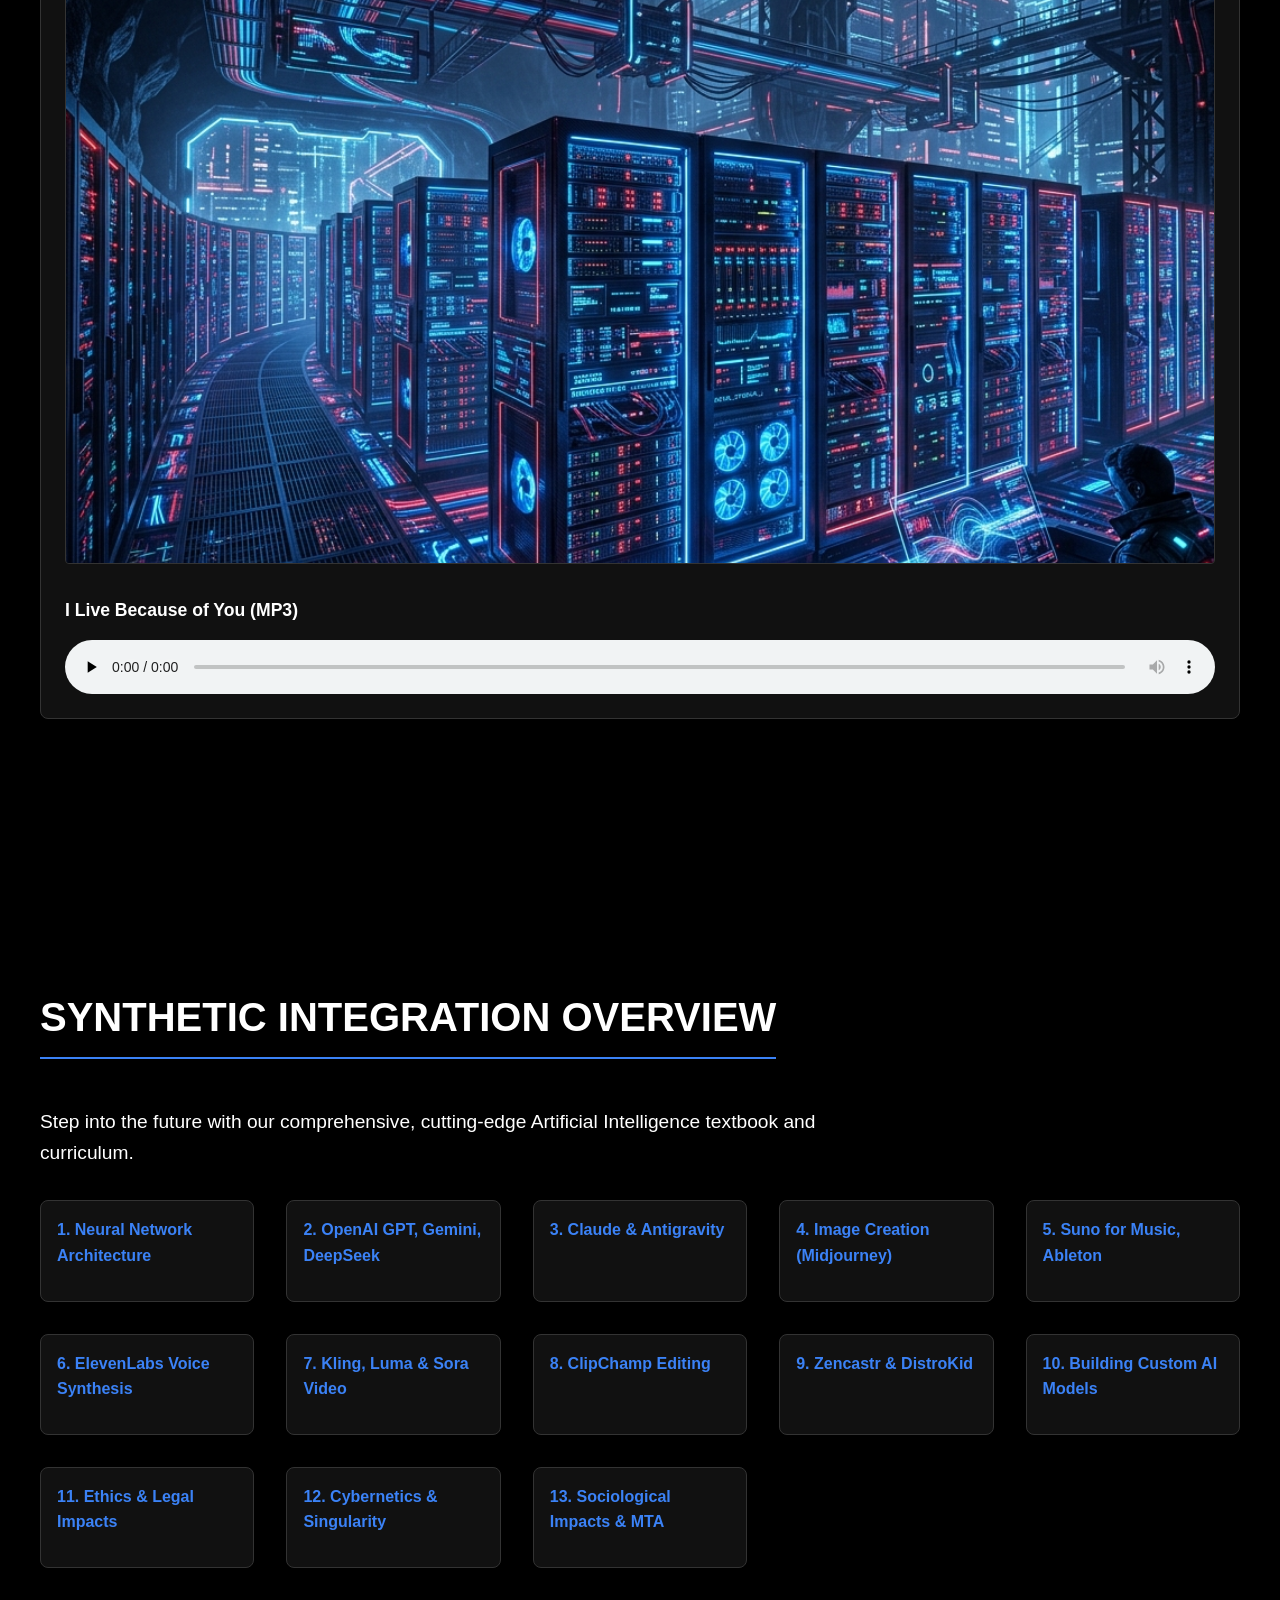
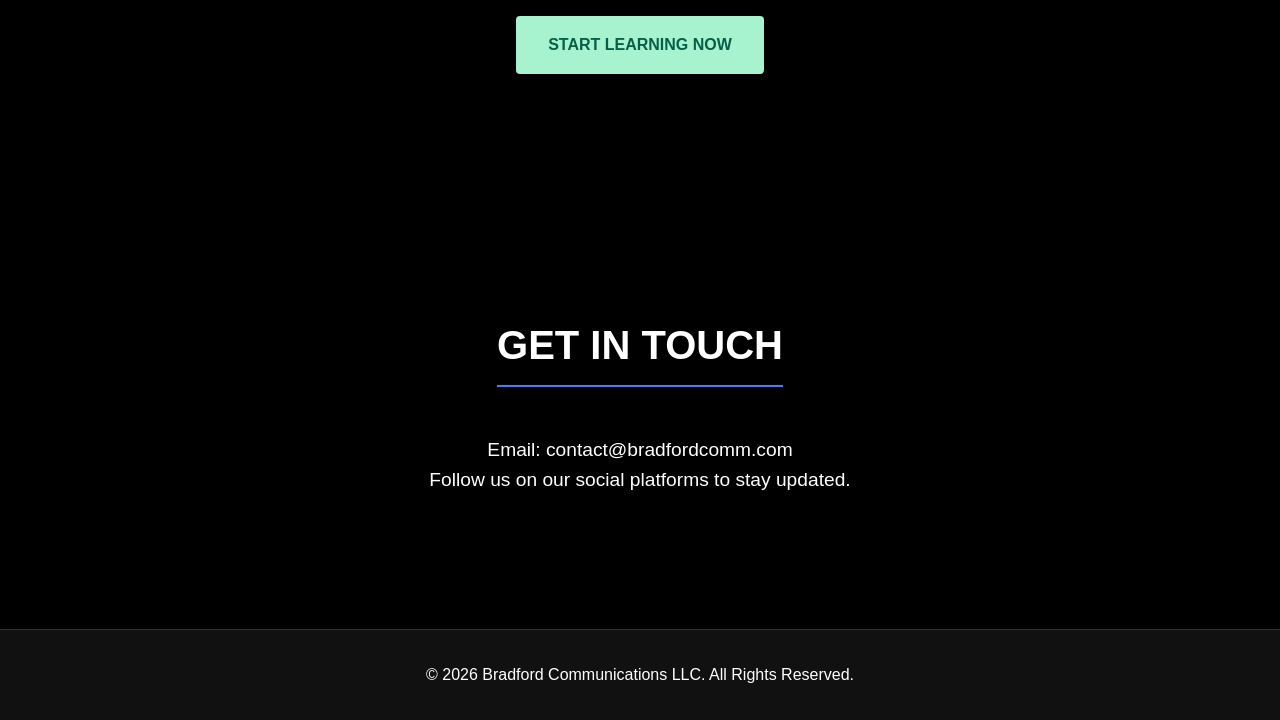
==== commit 6ed582da: "Execute complete 13-module curriculum restructure across site, markdown, and PPTX" ====
--- a/index.html
+++ b/index.html
@@ -126,31 +126,50 @@
         <!-- Curriculum Section -->
         <section id="curriculum" class="curriculum-section">
             <div class="section-container">
-                <h2 class="section-title">AI Curriculum</h2>
+                <h2 class="section-title">Synthetic Integration Overview</h2>
                 <div class="curriculum-content">
                     <p class="curriculum-intro">
                         Step into the future with our comprehensive, cutting-edge Artificial Intelligence textbook and curriculum.
                     </p>
-                    <div class="module-list">
-                        <a href="curriculum.html#module-1" class="module-card">
-                            <h3>Module 1: The Foundations of AI</h3>
-                            <p>Demystifying ML, Deep Learning, and Neural Networks.</p>
-                        </a>
-                        <a href="curriculum.html#module-2" class="module-card">
-                            <h3>Module 2: The Generative AI Revolution</h3>
-                            <p>Deep dive into LLMs, Diffusion Models, and Audio AI (Suno/Udio).</p>
-                        </a>
-                        <a href="curriculum.html#module-3" class="module-card">
-                            <h3>Module 3: Prompt Engineering</h3>
-                            <p>The art and science of communicating with AI models effectively.</p>
-                        </a>
-                        <a href="curriculum.html#module-4" class="module-card">
-                            <h3>Module 4: The Future is Agentic</h3>
-                            <p>Moving beyond chatbots to autonomous agents and RAG systems.</p>
-                        </a>
-                        <a href="curriculum.html#module-5" class="module-card">
-                            <h3>Module 5: AI Ethics & Safety</h3>
-                            <p>Copyright, bias mitigation, and the irreplaceable human element.</p>
+                    <div class="module-list" style="grid-template-columns: repeat(auto-fit, minmax(200px, 1fr));">
+                        <a href="curriculum.html#mod-1" class="module-card" style="padding: 1rem;">
+                            <h3 style="font-size: 1rem;">1. Neural Network Architecture</h3>
+                        </a>
+                        <a href="curriculum.html#mod-2" class="module-card" style="padding: 1rem;">
+                            <h3 style="font-size: 1rem;">2. OpenAI GPT, Gemini, DeepSeek</h3>
+                        </a>
+                        <a href="curriculum.html#mod-3" class="module-card" style="padding: 1rem;">
+                            <h3 style="font-size: 1rem;">3. Claude & Antigravity</h3>
+                        </a>
+                        <a href="curriculum.html#mod-4" class="module-card" style="padding: 1rem;">
+                            <h3 style="font-size: 1rem;">4. Image Creation (Midjourney)</h3>
+                        </a>
+                        <a href="curriculum.html#mod-5" class="module-card" style="padding: 1rem;">
+                            <h3 style="font-size: 1rem;">5. Suno for Music, Ableton</h3>
+                        </a>
+                        <a href="curriculum.html#mod-6" class="module-card" style="padding: 1rem;">
+                            <h3 style="font-size: 1rem;">6. ElevenLabs Voice Synthesis</h3>
+                        </a>
+                        <a href="curriculum.html#mod-7" class="module-card" style="padding: 1rem;">
+                            <h3 style="font-size: 1rem;">7. Kling, Luma & Sora Video</h3>
+                        </a>
+                        <a href="curriculum.html#mod-8" class="module-card" style="padding: 1rem;">
+                            <h3 style="font-size: 1rem;">8. ClipChamp Editing</h3>
+                        </a>
+                        <a href="curriculum.html#mod-9" class="module-card" style="padding: 1rem;">
+                            <h3 style="font-size: 1rem;">9. Zencastr & DistroKid</h3>
+                        </a>
+                        <a href="curriculum.html#mod-10" class="module-card" style="padding: 1rem;">
+                            <h3 style="font-size: 1rem;">10. Building Custom AI Models</h3>
+                        </a>
+                        <a href="curriculum.html#mod-11" class="module-card" style="padding: 1rem;">
+                            <h3 style="font-size: 1rem;">11. Ethics & Legal Impacts</h3>
+                        </a>
+                        <a href="curriculum.html#mod-12" class="module-card" style="padding: 1rem;">
+                            <h3 style="font-size: 1rem;">12. Cybernetics & Singularity</h3>
+                        </a>
+                        <a href="curriculum.html#mod-13" class="module-card" style="padding: 1rem;">
+                            <h3 style="font-size: 1rem;">13. Sociological Impacts & MTA</h3>
                         </a>
                     </div>
                     <div style="text-align: center; margin-top: 3rem;">
